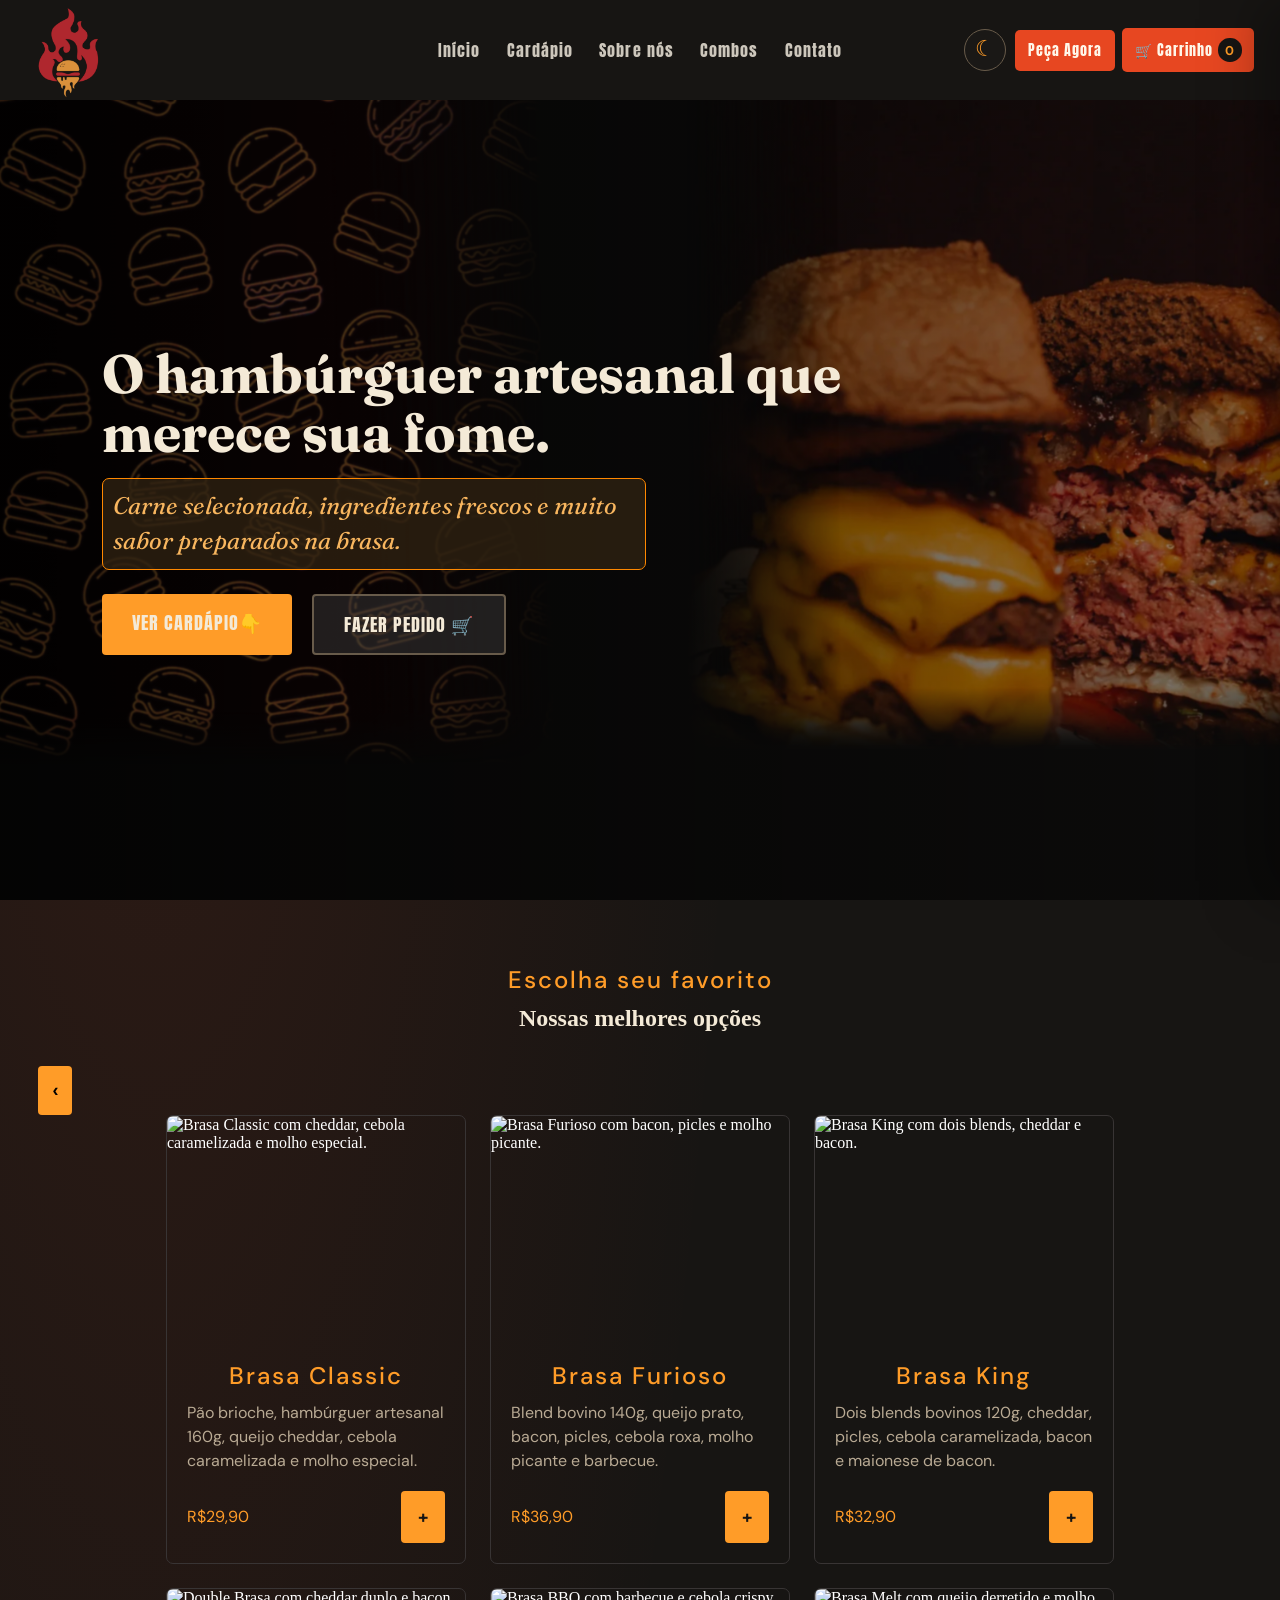
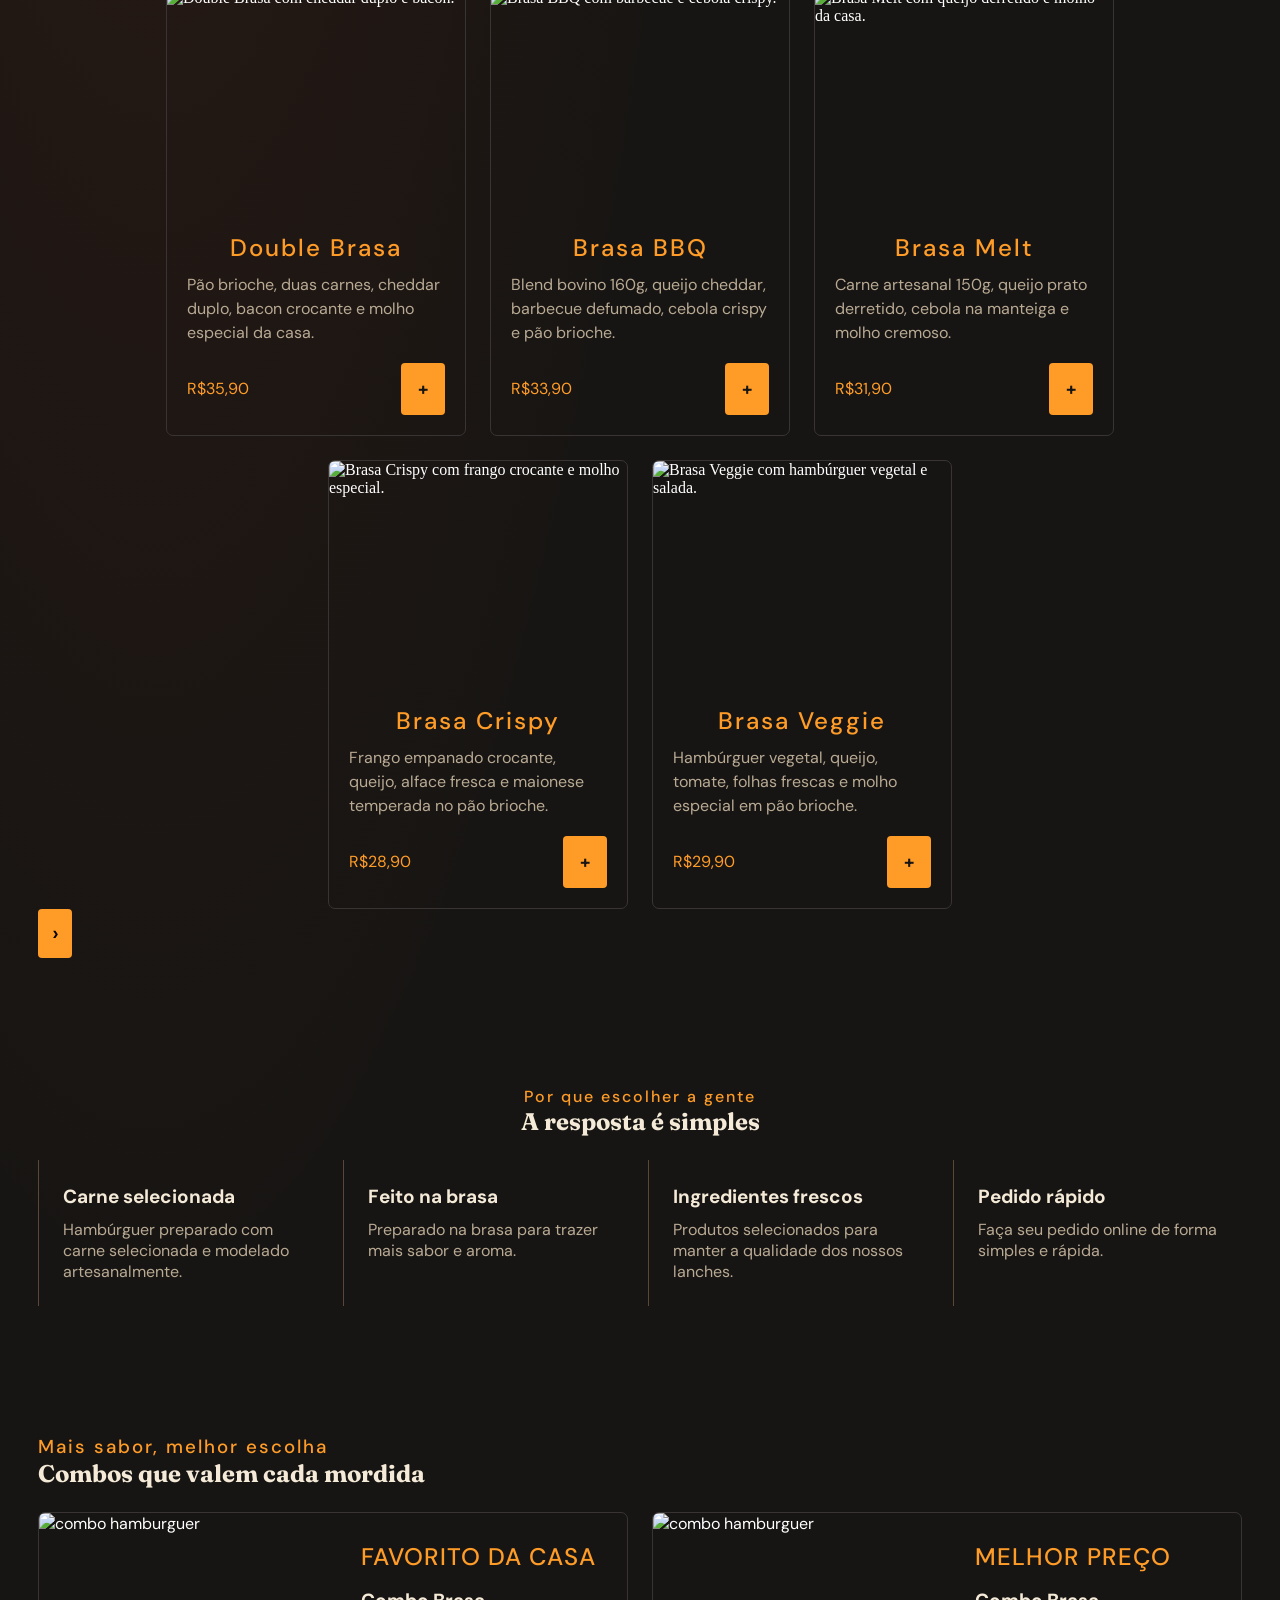
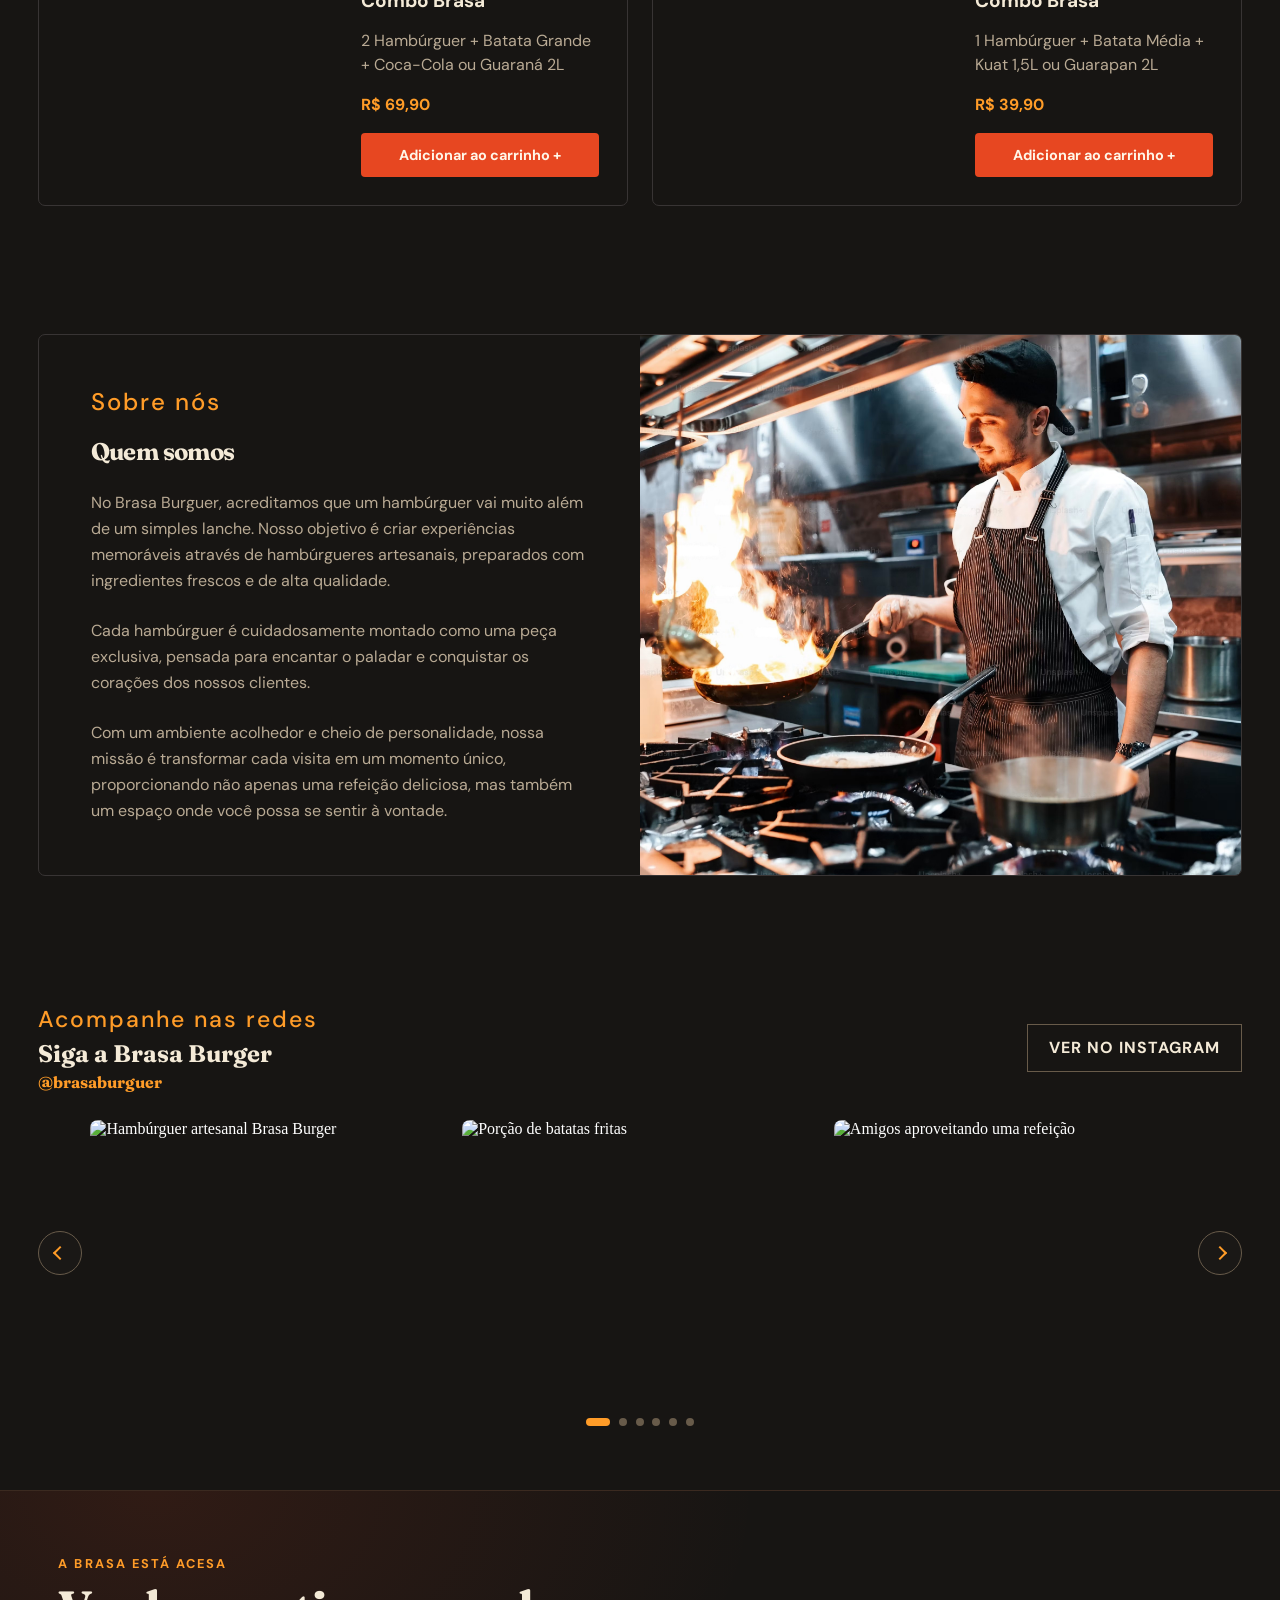
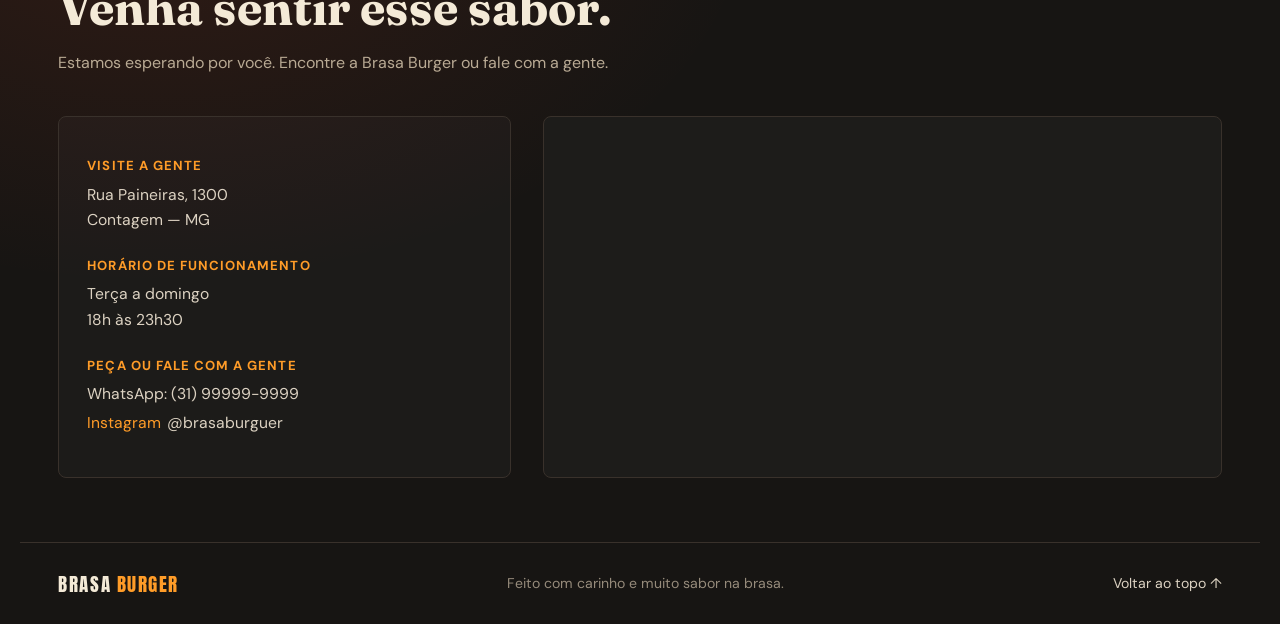
==== index.html @ ec864d6f "Adiciona hambúrgueres e estrutura de carrossel no cardápio" ====
<!DOCTYPE html>
<html lang="pt-BR">
<head>
    <meta charset="UTF-8">
    <meta name="viewport" content="width=device-width, initial-scale=1.0">
    <title>Brasa Burguer</title>
    <link rel="stylesheet" href="brasa.css">
    <link rel="preconnect" href="https://fonts.googleapis.com">
    <link rel="preconnect" href="https://fonts.gstatic.com" crossorigin> 
    <link href="https://fonts.googleapis.com/css2?family=Anton&family=Averia+Serif+Libre:ital,wght@0,300;0,400;0,700;1,300;1,400;1,700&family=Huninn&display=swap" rel="stylesheet">
    <link href="https://fonts.googleapis.com/css2?family=Anton&family=Averia+Serif+Libre:ital,wght@0,300;0,400;0,700;1,300;1,400;1,700&family=Fraunces:ital,opsz,wght,WONK@0,9..144,100..900,0..1;1,9..144,100..900,0..1&family=Huninn&display=swap" rel="stylesheet">
    <link href="https://fonts.googleapis.com/css2?family=DM+Sans:wght@400;500;600;700&family=Fraunces:opsz,wght@9..144,700;9..144,800&display=swap" rel="stylesheet">

    
</head>
<body>
    <header>
        <nav class="nave">
            <div class="logo">
                <a href="#"><img src="img/logo.WebP" alt="Logo Brasa Burguer"></a>
            </div>
            <ul class="list">
                <li><a href="#inicio">Início</a></li>
                <li><a href="#cardapio">Cardápio</a></li>
                <li><a href="#sobre-nos">Sobre nós</a></li>
                <li><a href="#combos">Combos</a></li>
                <li><a href="#contato">Contato</a></li>
            </ul>
            <div class="pedido">
                <button type="button" class="botao-tema" data-tema-toggle aria-label="Ativar modo claro" title="Ativar modo claro"><span data-tema-icone aria-hidden="true">☾</span></button>
                <a href="#cardapio">Peça Agora</a>
                <a href="#cardapio" class="abrir-carrinho" data-carrinho-abrir>🛒 Carrinho <span class="carrinho-contador" data-carrinho-contador>0</span></a>
            </div>
        </nav>
    </header>

    <main>
        <section id="inicio" class="main"> <!-- >>>>>>>>>>>>>>>IMAGEM<<<<<<<<<<<< nesse section-->
                 <!--caixa externa desse section-->
                <div>
                    <!--infos. pag. incial-->
                    <h2>
                        O hambúrguer artesanal que merece sua fome.
                    </h2>
                    <p>
                        Carne selecionada, ingredientes frescos e muito sabor preparados na brasa.
                    </p>
                    <div class="botao">
                        <a class="btn peca" href="#cardapio">
                                Ver cardápio👇
                        </a>
                        <a class="btn carrinho" href="#cardapio" data-carrinho-abrir>
                                Fazer pedido 🛒
                        </a>
                    </div>
                </div>
            
        </section>
        <section id="cardapio">
            <div class="titulos1">
                <h2>Escolha seu favorito</h2>
                <h1>Nossas melhores opções</h1>
            </div>

            <div class="cardapio-carrossel" data-cardapio-carrossel>
                <button class="cardapio-seta cardapio-anterior" type="button" data-cardapio-anterior aria-label="Ver hambúrgueres anteriores">‹</button>
                <div class="div-card" data-cardapio-trilho>
                    <article class="ind-card">
                        <img src="https://images.pexels.com/photos/1556688/pexels-photo-1556688.jpeg?auto=compress&cs=tinysrgb&w=800" alt="Brasa Classic com cheddar, cebola caramelizada e molho especial." loading="lazy">
                        <div class="conteudocard um">
                            <h2>Brasa Classic</h2>
                            <p>Pão brioche, hambúrguer artesanal 160g, queijo cheddar, cebola caramelizada e molho especial.</p>
                            <div class="addburguer"><p>R$29,90</p><button class="adicionar-pedido" type="button" data-carrinho-adicionar data-produto="Brasa Classic" data-preco="29.90" data-imagem="https://images.pexels.com/photos/1556688/pexels-photo-1556688.jpeg?auto=compress&cs=tinysrgb&w=800" aria-label="Adicionar Brasa Classic ao carrinho">+</button></div>
                        </div>
                    </article>
                    <article class="ind-card">
                        <img src="https://images.pexels.com/photos/2983101/pexels-photo-2983101.jpeg?auto=compress&cs=tinysrgb&w=800" alt="Brasa Furioso com bacon, picles e molho picante." loading="lazy">
                        <div class="conteudocard dois">
                            <h2>Brasa Furioso</h2>
                            <p>Blend bovino 140g, queijo prato, bacon, picles, cebola roxa, molho picante e barbecue.</p>
                            <div class="addburguer"><p>R$36,90</p><button class="adicionar-pedido" type="button" data-carrinho-adicionar data-produto="Brasa Furioso" data-preco="36.90" data-imagem="https://images.pexels.com/photos/2983101/pexels-photo-2983101.jpeg?auto=compress&cs=tinysrgb&w=800" aria-label="Adicionar Brasa Furioso ao carrinho">+</button></div>
                        </div>
                    </article>
                    <article class="ind-card">
                        <img src="https://images.pexels.com/photos/3616956/pexels-photo-3616956.jpeg?auto=compress&cs=tinysrgb&w=800" alt="Brasa King com dois blends, cheddar e bacon." loading="lazy">
                        <div class="conteudocard tres">
                            <h2>Brasa King</h2>
                            <p>Dois blends bovinos 120g, cheddar, picles, cebola caramelizada, bacon e maionese de bacon.</p>
                            <div class="addburguer"><p>R$32,90</p><button class="adicionar-pedido" type="button" data-carrinho-adicionar data-produto="Brasa King" data-preco="32.90" data-imagem="https://images.pexels.com/photos/3616956/pexels-photo-3616956.jpeg?auto=compress&cs=tinysrgb&w=800" aria-label="Adicionar Brasa King ao carrinho">+</button></div>
                        </div>
                    </article>
                    <article class="ind-card">
                        <img src="https://images.pexels.com/photos/1199957/pexels-photo-1199957.jpeg?auto=compress&cs=tinysrgb&w=800" alt="Double Brasa com cheddar duplo e bacon." loading="lazy">
                        <div class="conteudocard quatro">
                            <h2>Double Brasa</h2>
                            <p>Pão brioche, duas carnes, cheddar duplo, bacon crocante e molho especial da casa.</p>
                            <div class="addburguer"><p>R$35,90</p><button class="adicionar-pedido" type="button" data-carrinho-adicionar data-produto="Double Brasa" data-preco="35.90" data-imagem="https://images.pexels.com/photos/1199957/pexels-photo-1199957.jpeg?auto=compress&cs=tinysrgb&w=800" aria-label="Adicionar Double Brasa ao carrinho">+</button></div>
                        </div>
                    </article>
                    <article class="ind-card">
                        <img src="https://images.pexels.com/photos/1639557/pexels-photo-1639557.jpeg?auto=compress&cs=tinysrgb&w=800" alt="Brasa BBQ com barbecue e cebola crispy." loading="lazy">
                        <div class="conteudocard">
                            <h2>Brasa BBQ</h2>
                            <p>Blend bovino 160g, queijo cheddar, barbecue defumado, cebola crispy e pão brioche.</p>
                            <div class="addburguer"><p>R$33,90</p><button class="adicionar-pedido" type="button" data-carrinho-adicionar data-produto="Brasa BBQ" data-preco="33.90" data-imagem="https://images.pexels.com/photos/1639557/pexels-photo-1639557.jpeg?auto=compress&cs=tinysrgb&w=800" aria-label="Adicionar Brasa BBQ ao carrinho">+</button></div>
                        </div>
                    </article>
                    <article class="ind-card">
                        <img src="https://images.pexels.com/photos/1633578/pexels-photo-1633578.jpeg?auto=compress&cs=tinysrgb&w=800" alt="Brasa Melt com queijo derretido e molho da casa." loading="lazy">
                        <div class="conteudocard">
                            <h2>Brasa Melt</h2>
                            <p>Carne artesanal 150g, queijo prato derretido, cebola na manteiga e molho cremoso.</p>
                            <div class="addburguer"><p>R$31,90</p><button class="adicionar-pedido" type="button" data-carrinho-adicionar data-produto="Brasa Melt" data-preco="31.90" data-imagem="https://images.pexels.com/photos/1633578/pexels-photo-1633578.jpeg?auto=compress&cs=tinysrgb&w=800" aria-label="Adicionar Brasa Melt ao carrinho">+</button></div>
                        </div>
                    </article>
                    <article class="ind-card">
                        <img src="https://images.pexels.com/photos/1556909/pexels-photo-1556909.jpeg?auto=compress&cs=tinysrgb&w=800" alt="Brasa Crispy com frango crocante e molho especial." loading="lazy">
                        <div class="conteudocard">
                            <h2>Brasa Crispy</h2>
                            <p>Frango empanado crocante, queijo, alface fresca e maionese temperada no pão brioche.</p>
                            <div class="addburguer"><p>R$28,90</p><button class="adicionar-pedido" type="button" data-carrinho-adicionar data-produto="Brasa Crispy" data-preco="28.90" data-imagem="https://images.pexels.com/photos/1556909/pexels-photo-1556909.jpeg?auto=compress&cs=tinysrgb&w=800" aria-label="Adicionar Brasa Crispy ao carrinho">+</button></div>
                        </div>
                    </article>
                    <article class="ind-card">
                        <img src="https://images.pexels.com/photos/1556688/pexels-photo-1556688.jpeg?auto=compress&cs=tinysrgb&w=800" alt="Brasa Veggie com hambúrguer vegetal e salada." loading="lazy">
                        <div class="conteudocard">
                            <h2>Brasa Veggie</h2>
                            <p>Hambúrguer vegetal, queijo, tomate, folhas frescas e molho especial em pão brioche.</p>
                            <div class="addburguer"><p>R$29,90</p><button class="adicionar-pedido" type="button" data-carrinho-adicionar data-produto="Brasa Veggie" data-preco="29.90" data-imagem="https://images.pexels.com/photos/1556688/pexels-photo-1556688.jpeg?auto=compress&cs=tinysrgb&w=800" aria-label="Adicionar Brasa Veggie ao carrinho">+</button></div>
                        </div>
                    </article>
                </div>
                <button class="cardapio-seta cardapio-proxima" type="button" data-cardapio-proxima aria-label="Ver próximos hambúrgueres">›</button>
            </div>
            <div class="cardapio-paginacao" data-cardapio-paginacao aria-label="Paginação do cardápio"></div>
        </section>

        <section class="diferenciais"> <!--section do "Por que Brasa Burger?"-->
            <div>
                <div class="titulos2">
                    <p> Por que escolher a gente </p>
                    <h2>A resposta é simples</h2>
                </div>  
                <div class="section2">
                    <article class="carddoS2"> 
                        <h3>Carne selecionada</h3>
                        <p>Hambúrguer preparado com carne selecionada e modelado artesanalmente.</p>
                    </article>
                    <article class="carddoS2"> 
                        <h3>Feito na brasa</h3>
                        <p>Preparado na brasa para trazer mais sabor e aroma.</p>
                    </article >
                    <article class="carddoS2"> 
                        <h3>Ingredientes frescos</h3>
                        <p>Produtos selecionados para manter a qualidade dos nossos lanches.</p>
                    </article>
                    <article class="carddoS2">
                        <h3>Pedido rápido</h3>
                        <p>Faça seu pedido online de forma simples e rápida.</p>
                    </article>
                </div>
            </div>
        </section>

        <section id="combos" class="section3"> <!--melhores opçoes"-->
            <div class="titulos3">
                <h3>Mais sabor, melhor escolha</h3>
                <h1>Combos que valem cada mordida</h1>
            </div>

            <div class="combos">
                <article class="combo"> <!-- melhores hamburguers ou combo -->
                    <img src="https://images.pexels.com/photos/2271107/pexels-photo-2271107.jpeg?auto=compress&cs=tinysrgb&w=800" alt="combo hamburguer">
                    <div class="cardconteudo">
                        <h2>FAVORITO DA CASA</h2>
                        <h3>Combo Brasa</h3>
                        <p class="burguer"> 2 Hambúrguer + Batata Grande + Coca-Cola ou Guaraná 2L </p>
                        <p class="ppreço">R$ 69,90</p><button class="adicionar-pedido adicionar-combo" type="button" data-carrinho-adicionar data-produto="Combo Brasa Família" data-preco="69.90" data-imagem="https://images.pexels.com/photos/2271107/pexels-photo-2271107.jpeg?auto=compress&amp;cs=tinysrgb&amp;w=800">Adicionar ao carrinho +</button>
                    </div>
                </article>

                <article class="combo"> <!-- melhores hamburguers ou combo -->
                    <img src="https://images.pexels.com/photos/3219547/pexels-photo-3219547.jpeg?auto=compress&cs=tinysrgb&w=800" alt="combo hamburguer">
                    <div class="cardconteudo">
                        <h2>MELHOR PREÇO</h2>
                        <h3>Combo Brasa</h3>
                        <p class="burguer">1 Hambúrguer + Batata Média + Kuat 1,5L ou Guarapan 2L</p>
                        <p class="ppreço">R$ 39,90</p><button class="adicionar-pedido adicionar-combo" type="button" data-carrinho-adicionar data-produto="Combo Brasa Econômico" data-preco="39.90" data-imagem="https://images.pexels.com/photos/3219547/pexels-photo-3219547.jpeg?auto=compress&amp;cs=tinysrgb&amp;w=800">Adicionar ao carrinho +</button>
                    </div>
                </article>
                
            </div>
        </section> 

        <section id="sobre-nos" class="section4"> <!-- Nossa história (gpt/canvaIA) ou quem somos(atelie burguer) -->
            <div class="divsection4">
                <div class="historia">
                    <h2>Sobre nós</h2>
                    <h1>Quem somos</h1>
                    <p>No Brasa Burguer, acreditamos que um hambúrguer vai muito além de um simples lanche. Nosso objetivo é criar experiências memoráveis através de hambúrgueres artesanais, preparados com ingredientes frescos e de alta qualidade.</p>
                    <p>Cada hambúrguer é cuidadosamente montado como uma peça exclusiva, pensada para encantar o paladar e conquistar os corações dos nossos clientes.</p>
                    <p>Com um ambiente acolhedor e cheio de personalidade, nossa missão é transformar cada visita em um momento único, proporcionando não apenas uma refeição deliciosa, mas também um espaço onde você possa se sentir à vontade.</p>
                </div>
                <div class="cozinheiro">
                    <img src="img/cozinheiro.WebP" alt="cozinheiro cozinhando" loading="lazy">
                </div>
            </div>
        </section>

        <section class="section5"> <!--galeria de fotos e feedback(Acompanhe a brasa/btn. ver no instagram)--> 
            <div class="feedback"> 
                <div class="divfeedback">
                    <h1>Acompanhe nas redes</h1> 
                    <h2>Siga a Brasa Burger</h2>
                    <p>@brasaburguer</p>     
                </div>                     
                        <a href="https://www.instagram.com/brasaburguer/" target="_blank" rel="noopener noreferrer">VER NO INSTAGRAM</a>      
                  
            </div>
            <div class="galeria-carrossel" data-galeria-carrossel>
                <button class="galeria-seta galeria-anterior" type="button" data-galeria-anterior aria-label="Ver imagens anteriores"></button>
                <div class="fotos" data-galeria-trilho>
                    <img src="https://images.pexels.com/photos/1199957/pexels-photo-1199957.jpeg?auto=compress&cs=tinysrgb&w=800" alt="Hambúrguer artesanal Brasa Burger" loading="lazy">
                    <img src="https://images.pexels.com/photos/1583884/pexels-photo-1583884.jpeg?auto=compress&cs=tinysrgb&w=800" alt="Porção de batatas fritas" loading="lazy">
                    <img src="https://images.pexels.com/photos/1269025/pexels-photo-1269025.jpeg?auto=compress&cs=tinysrgb&w=800" alt="Amigos aproveitando uma refeição" loading="lazy">
                    <img src="https://images.pexels.com/photos/14935009/pexels-photo-14935009.jpeg?auto=compress&cs=tinysrgb&w=800" alt="Camadas de um hambúrguer artesanal" loading="lazy">
                    <img src="https://images.pexels.com/photos/2491273/pexels-photo-2491273.jpeg?auto=compress&cs=tinysrgb&w=800" alt="Carne sendo preparada na brasa" loading="lazy">
                    <img src="https://images.pexels.com/photos/2983100/pexels-photo-2983100.jpeg?auto=compress&cs=tinysrgb&w=800" alt="Bebida gelada para acompanhar o hambúrguer" loading="lazy">
                </div>
                <button class="galeria-seta galeria-proxima" type="button" data-galeria-proxima aria-label="Ver próximas imagens"></button>
                <div class="galeria-paginacao" data-galeria-paginacao aria-label="Selecionar imagem" role="group"></div>
            </div>
        </section>
    </main>

            <!--Contato-->
        <footer class="site-footer">
            <section id="contato" class="contato" aria-labelledby="contato-titulo">
                <div class="contato-cabecalho">
                    <p class="footer-eyebrow">A brasa está acesa</p>
                    <h2 id="contato-titulo">Venha sentir esse sabor.</h2>
                    <p>Estamos esperando por você. Encontre a Brasa Burger ou fale com a gente.</p>
                </div>
                <div class="divcontato">
                    <div class="endereço">
                        <div class="footer-info">
                            <h3>Visite a gente</h3>
                            <address>Rua Paineiras, 1300<br>Contagem — MG</address>
                        </div>
                        <div class="footer-info">
                            <h3>Horário de funcionamento</h3>
                            <p>Terça a domingo<br>18h às 23h30</p>
                        </div>
                        <div class="footer-info">
                            <h3>Peça ou fale com a gente</h3>
                            <p>WhatsApp: (31) 99999-9999</p>
                            <a class="footer-social" href="https://www.instagram.com/brasaburguer/" target="_blank" rel="noopener noreferrer">
                                Instagram <span>@brasaburguer</span>
                            </a>
                        </div>
                    </div>
                    <div class="mapa">
                        <iframe src="https://www.google.com/maps/embed?pb=!1m18!1m12!1m3!1d3750.679121218829!2d-44.041103713841416!3d-19.93792229071652!2m3!1f0!2f0!3f0!3m2!1i1024!2i768!4f13.1!3m3!1m2!1s0xa695ea5dd82e1d%3A0xca75cdd5bbcad1d6!2sSenac%20em%20Contagem!5e0!3m2!1spt-BR!2sbr!4v1790896279204!5m2!1spt-BR!2sbr" title="Localização da Brasa Burger no Google Maps" loading="lazy" referrerpolicy="strict-origin-when-cross-origin">
                        </iframe>
                    </div>
                </div>
            </section>
            <div class="footer-bottom">
                <a class="footer-brand" href="#inicio">BRASA <span>BURGER</span></a>
                <p>Feito com carinho e muito sabor na brasa.</p>
                <a class="footer-top" href="#inicio">Voltar ao topo ↑</a>
            </div>        
        </footer>
    <script src="carrinho.js" defer></script>
</body>
</html>
---- brasa.css ----
* {
    margin: 0;
    padding: 0;
    box-sizing: border-box;
}
html {
    scroll-behavior: smooth;
    scroll-padding-top: 100px;
}
body {
    --espaco-lateral: clamp(1rem, 3vw, 2.5rem);
    --espaco-secao: clamp(2rem, 5vw, 4.5rem);
    --cor-fundo-site: #171513;
    --brilho-brasa: radial-gradient(ellipse at 12% 0%, rgba(231, 71, 33, 0.12), transparent 38%);
    --fundo-site: var(--brilho-brasa), var(--cor-fundo-site);
    background: var(--fundo-site);
    color: white;
}
/* Inicio header */

header {
    position: sticky;
    top: 0;
    z-index: 9;
}

.nave {
    display: grid;
    grid-template-columns: minmax(0, 1fr) auto minmax(0, 1fr);
    align-items: center;
    width: 100%;
    min-height: 100px;
    padding: 0 clamp(16px, 2vw, 32px);
    gap: 16px;
    color: rgb(255, 247, 233);
    background-color: var(--cor-fundo-site);
}

.logo {
    justify-self: start;
    min-width: 0;
}
.logo a,
.logo img {
    display: block;
}
.logo img {
    height: 96px;
    width: auto;
    max-width: 100%;
}

.list {
    display: flex;
    align-items: center;
    justify-content: center;
    flex-wrap: nowrap;
    list-style: none;
    gap: clamp(12px, 1.6vw, 28px);
    margin: 0;
    padding: 0;
    min-width: 0;
}
.list a {
    display: block;
    text-decoration: none;
    font-family: "Anton", sans-serif;
    letter-spacing: clamp(.3px, .08vw, 1.5px);
    font-weight: lighter;
    color: rgba(255, 247, 233, 0.788);
    padding: 8px 3px;
    font-size: clamp(16px, 1.15vw, 20px);
    white-space: nowrap;
}
.list a:hover {
    color: rgb(255, 247, 233);
    transition: color 250ms ease;
}

.pedido {
    display: flex;
    align-items: center;
    justify-content: flex-end;
    justify-self: end;
    flex-wrap: nowrap;
    min-width: 0;
    gap: 7px;
}
.pedido a {
    text-decoration: none;
    background-color: rgb(231, 71, 33);
    font-family: "Anton", sans-serif;
    letter-spacing: clamp(.3px, .08vw, 1.5px);
    color: rgb(255, 247, 233);
    padding: 10px clamp(10px, 1vw, 16px);
    border-radius: 5px;
    display: inline-flex;
    align-items: center;
    justify-content: center;
    white-space: nowrap;
    font-size: clamp(14px, 1vw, 16px);
}
.pedido a:hover {
    transform: translateY(-3px);
    filter: brightness(1.1);
    transition: 0.25s ease;
}

/* Header em duas linhas para telas intermediárias */
@media (max-width: 1150px) {
    html {
        scroll-padding-top: 150px;
    }
    .nave {
        grid-template-columns: auto minmax(0, 1fr);
        grid-template-rows: auto auto;
        gap: 4px 16px;
        padding: 8px 16px 12px;
    }
    .logo {
        grid-column: 1;
        grid-row: 1;
    }
    .logo img {
        height: 64px;
    }
    .list {
        grid-column: 2;
        grid-row: 1;
        justify-content: center;
        flex-wrap: wrap;
        gap: 2px clamp(8px, 1.4vw, 16px);
    }
    .list a {
        font-size: clamp(14px, 1.8vw, 18px);
        letter-spacing: .4px;
        padding: 6px 2px;
    }
    .pedido {
        grid-column: 1 / -1;
        grid-row: 2;
        justify-self: center;
        justify-content: center;
        flex-wrap: wrap;
        gap: 8px;
    }
    .pedido a {
        padding: 8px 12px;
        font-size: 14px;
    }
}

/* Header compacto em celulares */
@media (max-width: 600px) {
    html {
        scroll-padding-top: 180px;
    }
    .nave {
        grid-template-columns: minmax(0, 1fr);
        grid-template-rows: auto auto auto;
        gap: 8px;
        padding: 8px 12px 12px;
    }
    .logo {
        grid-column: 1;
        grid-row: 1;
        justify-self: center;
    }
    .logo img {
        height: 58px;
    }
    .list {
        grid-column: 1;
        grid-row: 2;
        width: 100%;
        justify-content: center;
        flex-wrap: wrap;
        gap: 4px clamp(8px, 2.5vw, 14px);
    }
    .list a {
        font-size: clamp(13px, 3.5vw, 16px);
        letter-spacing: .3px;
        padding: 5px 2px;
    }
    .pedido {
        grid-column: 1;
        grid-row: 3;
        width: 100%;
        justify-self: center;
        justify-content: center;
        flex-wrap: wrap;
        gap: 8px;
    }
    .pedido a {
        padding: 8px 12px;
        font-size: 13px;
        letter-spacing: .4px;
    }
}

@media (max-width: 360px) {
    .nave {
        padding-inline: 8px;
    }
    .list {
        gap: 4px 8px;
    }
    .list a {
        font-size: 12px;
        letter-spacing: 0;
    }
    .pedido {
        gap: 5px;
    }
    .pedido a {
        padding: 7px 9px;
        font-size: 12px;
        letter-spacing: 0;
    }
    .botao-tema {
        flex-basis: 36px;
        width: 36px;
        height: 36px;
    }
}

/* fim header */

.main {
    min-height: calc(100vh - 100px);
    min-height: calc(100svh - 100px);
    background-color: #000;
    background-image: linear-gradient(90deg, rgb(0 0 0 / 78%), rgb(0 0 0 / 32%)), url(img/teste.WebP);
    background-position: center;
    background-repeat: no-repeat;
    background-size: cover;
    display: flex;
    align-items: center;    
    padding: var(--espaco-secao) clamp(1rem, 8vw, 9rem);
}
.main > div {
    width: min(100%, 48rem);
    font-family: "Fraunces", serif;
}
.main h2 {
    color: rgb(244, 234, 215);
    font-size: clamp(2rem, 5vw, 3.375rem);
    line-height: 1.08;
}
.main p {
    max-width: 34rem;
    font-size: clamp(1rem, 2.6vw, 1.5rem);
    line-height: 1.45;
    font-style: italic;
    color: #f8b65f;
    margin: 1rem 0 1.5rem;
    border: 1px solid rgb(255, 136, 0);
    border-radius:7px;
    background-color: #302211c4;
    padding: 10px;
}
.botao {
    display: flex;
    flex-wrap: wrap;
    gap: 20px;
}

.btn{
    text-decoration: none;
    padding: 15px 30px;
    border-radius: 4px;
    font-size: 18px;
    font-family: "Anton", sans-serif;
    letter-spacing: 1px;
    text-transform: uppercase;
    transition: 0.3s;
    display: inline-block;
}
.peca {
    background-color: rgb(255, 156, 40);
    color: rgb(244, 234, 215);
}

.carrinho {
    background-color:#4242426e;
    border: 2px solid #685b4a;
    color: rgb(244, 234, 215);
}
.btn:hover {
    transform: translateY(-5px);
    filter: brightness(1.1);
}
button {
    cursor: pointer;
    background-color: rgb(255, 156, 40);
    border: 0;
    padding: 14px;
    border-radius: 4px;
    font-size: 18px;
    font-weight: bold;
    transition: 0.9s;
}
a {
    text-decoration: none;
    color:#000
}
#cardapio,
.diferenciais,
.section3,
.section4,
.section5 {
    max-width: 1440px;
    margin-inline: auto;
    padding: var(--espaco-secao) var(--espaco-lateral);
}
.titulos1 {
    text-align: center;
    margin-bottom: 1.5rem;
}
.titulos1 h2{
    font-family:'DM Sans';
    font-style: normal;
    font-weight: 500;
    color: rgb(255, 156, 40);
    letter-spacing: 2px;
}
.titulos1 h1 {
    padding: 10px 0px;  
    color: rgb(244, 234, 215);
}
.div-card {
    display: flex;
    flex-wrap: wrap;
    justify-content: center;
    gap: 24px;
}
.ind-card {
    border: solid 1px rgb(56, 52, 52);
    width: min(300px, calc((100% - 24px) / 2));
    max-width: 100%;
    border-radius: 7px;
    display: flex;
    flex-direction: column;
    overflow: hidden;
}
.ind-card img {
    width: 100%;
    aspect-ratio: 4 / 3;
    display: block;
    object-fit: cover;
}   
.conteudocard {
    padding: clamp(1rem, 2.5vw, 1.25rem);
    display: flex;
    flex-direction: column;
    flex: 1;
}
.conteudocard h2 {
    font-family:'DM Sans';
    font-style: normal;
    font-weight: 500;
    color: rgb(255, 156, 40);
    letter-spacing: 2px;
    text-align: center;
}
.conteudocard p {
    font-size: 16px;
    color: #b9aa94;
    line-height: 1.5;
    font-family:'DM Sans';
    margin: 0.625rem 0;
}
.addburguer {
    display: flex;
    align-items: center;
    justify-content: space-between;
    flex-wrap: wrap;
    gap: 0.5rem;
    margin-top: auto;
    padding-top: 0.5rem;
}
.addburguer p{
    color: rgb(255, 156, 40)
}
.adicionar-pedido {
    display: grid;
    place-items: center;
    min-width: 44px;
    min-height: 44px;
    border-radius: 4px;
    background-color: rgb(255, 156, 40);
    font: bold 1.125rem 'DM Sans', sans-serif;
}
.adicionar-pedido:hover {
    filter: brightness(1.1);
}

/* fim main */

.titulos2 {
    text-align: center;
    margin-bottom: 1.5rem;
}
.titulos2 h2 {
    font-family: "Fraunces", serif;
    color: rgb(244, 234, 215);
}
.titulos2 p{
    font-family:'DM Sans';
    font-style: normal;
    font-weight: 500;
    color: rgb(255, 156, 40);
    letter-spacing: 2px;
}
.section2 {
    display: grid;
    grid-template-columns: repeat(4, minmax(0, 1fr));
    gap: 1rem;
    font-family:'DM Sans';   
 }
.carddoS2 {
    border-left: solid 1px #59483a;
    padding: clamp(0.875rem, 2vw, 1.5rem);
}
.carddoS2 h3 {
    font-size: 1.1875rem;
    font-weight: 700;
    color: rgb(244, 234, 215);
}
.carddoS2 p {
    margin-top: 10px;
    color: rgb(185, 170, 148);
    font-weight: 400;
}
/*combo*/
.titulos3 {
    margin-bottom: 1.5rem;
}
.titulos3 h1{
    font-family: "Fraunces", serif;
    color: rgb(244, 234, 215);
}
.titulos3 h3{
    font-family:'DM Sans';
    font-style: normal;
    font-weight: 500;
    color: rgb(255, 156, 40);
    letter-spacing: 2px;
}
.combos {
    display: grid;
    grid-template-columns: repeat(2, minmax(0, 1fr));
    gap: 1.5rem;
    font-family:'DM Sans';
    
}
.combo {
    border: solid 1px rgb(56, 52, 52);
    border-radius: 7px;
    display: grid;
    grid-template-columns: repeat(2, minmax(0, 1fr));
    overflow: hidden;
}
.combo img {
    display: block;
    width: 100%;
    height: 100%;
    aspect-ratio: 4 / 3;
    object-fit: cover;
}
.cardconteudo {
    padding: clamp(1rem, 2.5vw, 1.75rem);
}
.cardconteudo h2 {
    font-style: normal;
    font-weight: 500;
    color: rgb(255, 156, 40);
    letter-spacing: 1px;
}
.cardconteudo h3 {
    color: rgb(244, 234, 215);
    font-size: 1.1875rem;
    font-weight: 700;
    margin-top: 1rem;
}
.cardconteudo p {
    margin-top: 1rem;
    line-height: 1.5;
}
.burguer {
    color: rgb(185, 170, 148);
    font-weight: 400;
}
.ppreço {
    color:rgb(255, 156, 40);
    font-weight: 700;
}

/*Sobre nos*/

.divsection4 {
    display: grid;
    grid-template-columns: repeat(2, minmax(0, 1fr));
    border: solid 1px rgb(56, 52, 52);
    border-radius: 7px;
    overflow: hidden;
}
.historia {
    display: flex;
    flex-direction: column;
    justify-content: center;
    padding: clamp(1.25rem, 4vw, 3.5rem);
}
.historia h1 {
    font-family: "Fraunces", serif;
    font-size: 1.5rem;
    font-weight: 700;
    color: rgb(244, 234, 215);
    letter-spacing: -0.025em;
}
.historia h2{
    margin-bottom: 1.25rem;
    font-family:'DM Sans';
    font-style: normal;
    font-weight: 500;
    color: rgb(255, 156, 40);
    letter-spacing: 2px;
}
.historia p {
    line-height: 1.625;
    margin-top: 1.5rem;
    color: rgb(185, 170, 148);
    font-family:'DM Sans';
    font-weight: 400;
}
.cozinheiro {
    position: relative;
}
.cozinheiro img {
    display: block;
    position: absolute;
    inset: 0;
    width: 100%;
    height: 100%;
    object-fit: cover;
}

/*Feedback*/

.feedback {
    display: flex;
    justify-content: space-between;
    align-items: center;
    flex-wrap: wrap;
    gap: 1rem;
    margin-bottom: 1.5rem;
}
.divfeedback h1 {
    font-family:'DM Sans';
    font-size: 23px;
    font-weight: 500;
    color: rgb(255, 156, 40);
    letter-spacing: 2px;
    margin-bottom: 5px;
}
.divfeedback h2 {
    font-family: "Fraunces", serif;
    font-weight: 700;
    color: rgb(244, 234, 215);
}
.divfeedback p{
    font-family: "Fraunces", serif;
    font-weight: 700;
    color: rgb(255, 156, 40);
    margin-top: 4px;
}
.feedback a{
    text-decoration: none;
    font-family:'DM Sans';
    font-weight: 700;
    color: rgb(244, 234, 215);
    letter-spacing: 1px;
    border: 1px solid #685b4a;
    min-height: 48px;
    padding: 0 1.3rem;
    display: flex;
    align-items: center;
}
.fotos {
    display: grid;
    grid-template-columns: repeat(6, minmax(0, 1fr));
    gap: clamp(0.75rem, 2vw, 1.25rem);
}
.fotos img {
    display: block;
    width: 100%;
    aspect-ratio: 4 / 3;
    object-fit: cover;
    border-radius: 7px;
}

/*contato*/

.site-footer {
    background: var(--fundo-site);
    border-top: 1px solid #3b2a20;
}
.contato {
    max-width: 1240px;
    margin: 0 auto;
    padding: var(--espaco-secao) var(--espaco-lateral);
}
.contato-cabecalho {
    max-width: 650px;
    margin-bottom: 2.5rem;
}
.footer-eyebrow {
    color: rgb(255, 156, 40);
    font-family: 'DM Sans', sans-serif;
    font-size: 0.8rem;
    font-weight: 700;
    letter-spacing: 0.16em;
    text-transform: uppercase;
}
.contato-cabecalho h2 {
    margin-top: 0.65rem;
    color: rgb(244, 234, 215);
    font-family: "Fraunces", serif;
    font-size: clamp(2rem, 4vw, 3rem);
    line-height: 1.1;
}
.contato-cabecalho > p:last-child {
    margin-top: 0.85rem;
    color: rgb(185, 170, 148);
    font-family: 'DM Sans', sans-serif;
    line-height: 1.7;
}
.divcontato {
    display: grid;
    grid-template-columns: minmax(250px, 0.8fr) minmax(0, 1.2fr);
    gap: 2rem;
    align-items: stretch;
}
.endereço {
    display: grid;
    align-content: center;
    gap: 1.5rem;
    padding: 1.75rem;
    background-color: rgba(255, 255, 255, 0.025);
    border: 1px solid #39312b;
    border-radius: 8px;
}
.footer-info h3 {
    margin-bottom: 0.45rem;
    color: rgb(255, 156, 40);
    font-family: 'DM Sans', sans-serif;
    font-size: 0.82rem;
    font-weight: 700;
    letter-spacing: 0.08em;
    text-transform: uppercase;
}
.footer-info p,
.footer-info address,
.footer-social {
    color: rgb(220, 210, 194);
    font-family: 'DM Sans', sans-serif;
    font-size: 0.98rem;
    font-style: normal;
    line-height: 1.65;
}
.footer-social {
    display: inline-flex;
    gap: 0.35rem;
    margin-top: 0.2rem;
    color: rgb(255, 156, 40);
    transition: color 0.2s ease;
}
.footer-social span {
    color: rgb(220, 210, 194);
}
.footer-social:hover,
.footer-social:hover span {
    color: #fff;
}
.footer-social:focus-visible,
.footer-top:focus-visible,
.footer-brand:focus-visible {
    outline: 2px solid rgb(255, 156, 40);
    outline-offset: 4px;
}
.mapa {
    min-height: 360px;
    overflow: hidden;
    background-color: #1d1c1a;
    border: 1px solid #39312b;
    border-radius: 8px;
}
.mapa iframe {
    display: block;
    width: 100%;
    height: 100%;
    min-height: 360px;
    border: 0;
    filter: grayscale(0.8) contrast(0.95);
}
.footer-bottom {
    display: flex;
    max-width: 1240px;
    min-height: 82px;
    align-items: center;
    justify-content: space-between;
    gap: 1rem;
    margin: 0 auto;
    padding: 1.25rem var(--espaco-lateral);
    border-top: 1px solid #39312b;
    font-family: 'DM Sans', sans-serif;
}
.footer-brand {
    color: rgb(244, 234, 215);
    font-family: "Anton", sans-serif;
    font-size: 1.2rem;
    letter-spacing: 0.08em;
}
.footer-brand span {
    color: rgb(255, 156, 40);
}
.footer-bottom p {
    color: rgb(150, 139, 123);
    font-size: 0.88rem;
}
.footer-top {
    color: rgb(220, 210, 194);
    font-size: 0.88rem;
    transition: color 0.2s ease;
}
.footer-top:hover {
    color: rgb(255, 156, 40);
}


/*teste google ia*/

/* =========================================
   ESTILOS DA PÁGINA DE PAGAMENTO
   ========================================= */

.pagamento-section {
    padding: 6.5rem 1.5rem;
    display: flex;
    justify-content: center;
    background: var(--fundo-site);
}
.pagamento-container {
    width: 100%;
    max-width: 800px;
    background-color: #1a1816; /* Fundo levemente mais claro que o fundo principal para destacar o card */
    border: solid 1px rgb(56, 52, 52);
    border-radius: 7px;
    padding: 3rem 2rem;
}
.titulos-pagamento {
    text-align: center;
    margin-bottom: 2.5rem;
}
.titulos-pagamento h2 {
    font-family: 'DM Sans', sans-serif;
    font-weight: 500;
    color: rgb(255, 156, 40);
    letter-spacing: 2px;
    font-size: 16px;
    text-transform: uppercase;
}

.titulos-pagamento h1 {
    font-family: "Fraunces", serif;
    color: rgb(244, 234, 215);
    margin-top: 10px;
    font-size: 36px;
}

.form-pagamento fieldset {
    min-inline-size: 0;
    border: none;
    border-top: 1px dashed rgb(56, 52, 52);
    margin-bottom: 2rem;
    padding-top: 1.5rem;
}

.form-pagamento legend {
    font-family: "Fraunces", serif;
    color: rgb(244, 234, 215);
    font-size: 1.5rem;
    padding: 0 15px;
    margin-left: -15px;
}

.input-group {
    display: flex;
    flex-direction: column;
    margin-bottom: 1.25rem;
    width: 100%;
    min-width: 0;
}

.input-row {
    display: flex;
    gap: 1.5rem;
}

.input-row .input-group {
    flex: 1; /* Faz os inputs dividirem o espaço igualmente */
}

.form-pagamento label {
    font-family: 'DM Sans', sans-serif;
    color: rgb(185, 170, 148);
    font-size: 14px;
    margin-bottom: 6px;
}

.form-pagamento input[type="text"],
.form-pagamento input[type="email"],
.form-pagamento input[type="tel"] {
    width: 100%;
    min-width: 0;
    background-color: #11100f;
    border: 1px solid rgb(56, 52, 52);
    color: white;
    padding: 14px 15px;
    border-radius: 4px;
    font-family: 'DM Sans', sans-serif;
    font-size: 16px;
    outline: none;
    transition: 0.3s;
}

.form-pagamento input:focus {
    border-color: rgb(255, 156, 40); /* Borda laranja ao clicar */
    box-shadow: 0 0 5px rgba(255, 156, 40, 0.2);
}

.form-pagamento input::placeholder {
    color: #4a453f;
}

.radio-group {
    display: flex;
    gap: 1.5rem;
    margin-bottom: 2rem;
    flex-wrap: wrap;
}

.radio-label {
    display: flex;
    align-items: center;
    gap: 8px;
    font-family: 'DM Sans', sans-serif;
    color: rgb(244, 234, 215);
    cursor: pointer;
    font-size: 16px;
}

.radio-label input[type="radio"] {
    accent-color: rgb(231, 71, 33);
    width: 18px;
    height: 18px;
    cursor: pointer;
}

.btn-finalizar {
    width: 100%;
    background-color: rgb(231, 71, 33);
    color: rgb(255, 247, 233);
    border: none;
    padding: 18px;
    font-family: "Anton", sans-serif;
    font-size: clamp(1rem, 4.5vw, 1.375rem);
    letter-spacing: 2px;
    border-radius: 5px;
    cursor: pointer;
    text-transform: uppercase;
    transition: 0.3s;
    margin-top: 1rem;
}

.btn-finalizar:hover {
    background-color: rgb(255, 156, 40); /* Muda pro tom de laranja/amarelo */
    transform: translateY(-3px);
}

/* Tablets e celulares */
@media (max-width: 1000px) {
    .combo {
        grid-template-columns: minmax(0, 1fr);
    }
    .combo img {
        height: auto;
        aspect-ratio: 16 / 10;
    }
    .section2 {
        grid-template-columns: repeat(2, minmax(0, 1fr));
    }
    .fotos {
        grid-template-columns: repeat(3, minmax(0, 1fr));
    }
}

@media (max-width: 700px) {
    .titulos3 h3 {
        text-align: center;
    }
    .divsection4 h2,
    .divsection4 h1 {
        text-align: center;
    }
    .divsection4,
    .divcontato {
        grid-template-columns: minmax(0, 1fr);
    }
    .cozinheiro img {
        position: static;
        height: auto;
        aspect-ratio: 4 / 3;
    }
    .divcontato {
        gap: 1.25rem;
    }
    .endereço {
        gap: 1.25rem;
        padding: 1.5rem;
    }
    .mapa,
    .mapa iframe {
        min-height: 300px;
    }
    .footer-bottom {
        flex-wrap: wrap;
    }
    .footer-bottom p {
        order: 1;
        width: 100%;
    }
}

@media (max-width: 600px) {
    html {
        scroll-padding-top: 8.5rem;
    }
    .main {
        min-height: calc(100vh - 180px);
        min-height: calc(100svh - 180px);
        padding: clamp(3rem, 12vw, 5rem) var(--espaco-lateral);
        background-position: 65% center;
    }
    .botao {
        gap: 0.75rem;
    }
    .botao .btn {
        flex: 1 1 auto;
        display: flex;
        align-items: center;
        justify-content: center;
        min-height: 44px;
        padding: 0.625rem 0.75rem;
        font-size: 1rem;
        text-align: center;
    }
    .ind-card {
        width: 100%;
    }
    .conteudocard {
        text-align: center;
    }
    .combos,
    .fotos {
        grid-template-columns: minmax(0, 1fr);
    }
    .feedback {
        flex-direction: column;
        text-align: center;
    }
    .pagamento-section {
        padding: var(--espaco-secao) var(--espaco-lateral);
    }
    .pagamento-container {
        padding: 2rem var(--espaco-lateral);
    }
    .titulos-pagamento h1 {
        font-size: clamp(1.75rem, 6vw, 2.25rem);
    }
    .input-row {
        flex-direction: column;
        gap: 0;
    }
    .radio-group {
        flex-direction: column;
        gap: 1rem;
    }
}

@media (max-width: 480px) {
    .section2 {
        grid-template-columns: minmax(0, 1fr);
    }
}


/* =========================================
   CARRINHO LATERAL BRASA BURGER
   ========================================= */
.carrinho-contador {
    display: inline-grid;
    place-items: center;
    min-width: 1.45rem;
    height: 1.45rem;
    margin-left: .35rem;
    padding: 0 .25rem;
    border-radius: 50%;
    background: #171513;
    color: #ff9c28;
    font: 700 .8rem 'DM Sans', sans-serif;
}
.adicionar-pedido {
    color: #171513;
    border: 0;
    cursor: pointer;
}
.adicionar-combo {
    width: 100%;
    margin-top: 1rem;
    padding: .8rem 1rem;
    border-radius: 4px;
    background: #e74721;
    color: #fff7e9;
    font: 700 .9rem 'DM Sans', sans-serif;
    transition: filter .2s ease, transform .2s ease;
}
.adicionar-combo:hover { filter: brightness(1.1); transform: translateY(-2px); }
.carrinho-overlay {
    position: fixed;
    inset: 0;
    z-index: 1000;
    background: rgba(0,0,0,.68);
    opacity: 0;
    visibility: hidden;
    transition: opacity .25s ease, visibility .25s ease;
}
.carrinho-overlay.aberto { opacity: 1; visibility: visible; }
.carrinho-gaveta {
    position: fixed;
    z-index: 1001;
    top: 0;
    right: 0;
    width: min(460px, 100%);
    height: 100dvh;
    display: flex;
    flex-direction: column;
    background: #1b1917;
    border-left: 1px solid #3b3028;
    color: #f4ead7;
    box-shadow: -18px 0 55px rgba(0,0,0,.35);
    transform: translateX(100%);
    transition: transform .3s ease;
}
.carrinho-gaveta.aberto { transform: translateX(0); }
.carrinho-topo {
    display: flex;
    align-items: center;
    justify-content: space-between;
    gap: 1rem;
    padding: 1.35rem 1.5rem;
    border-bottom: 1px solid #39312b;
}
.carrinho-topo h2 {
    color: #f4ead7;
    font: 700 1.45rem 'Fraunces', serif;
}
.carrinho-topo p {
    margin-top: .3rem;
    color: #b9aa94;
    font: .85rem 'DM Sans', sans-serif;
}
.carrinho-fechar {
    width: 42px;
    height: 42px;
    padding: 0;
    background: transparent;
    color: #f4ead7;
    border: 1px solid #59483a;
    font: 1.7rem 'DM Sans', sans-serif;
}
.carrinho-itens {
    flex: 1;
    overflow-y: auto;
    padding: 1rem 1.25rem;
}
.carrinho-vazio {
    min-height: 100%;
    display: grid;
    align-content: center;
    justify-items: center;
    gap: .8rem;
    text-align: center;
    color: #b9aa94;
    font: 1rem 'DM Sans', sans-serif;
}
.carrinho-vazio strong {
    color: #f4ead7;
    font: 700 1.2rem 'Fraunces', serif;
}
.carrinho-item {
    display: grid;
    grid-template-columns: 76px minmax(0,1fr) auto;
    gap: .85rem;
    align-items: center;
    padding: 1rem 0;
    border-bottom: 1px solid #39312b;
}
.carrinho-item img {
    width: 76px;
    height: 76px;
    object-fit: cover;
    border-radius: 6px;
}
.carrinho-item-nome {
    color: #f4ead7;
    font: 600 .95rem 'DM Sans', sans-serif;
}
.carrinho-item-preco {
    margin-top: .35rem;
    color: #ff9c28;
    font: 700 .9rem 'DM Sans', sans-serif;
}
.carrinho-qtd {
    display: flex;
    align-items: center;
    gap: .65rem;
    margin-top: .65rem;
}
.carrinho-qtd button {
    width: 30px;
    height: 30px;
    padding: 0;
    background: #302820;
    color: #ff9c28;
    font: 700 1rem 'DM Sans', sans-serif;
}
.carrinho-qtd span {
    min-width: 1rem;
    text-align: center;
    color: #f4ead7;
    font: 600 .9rem 'DM Sans', sans-serif;
}
.carrinho-rodape {
    padding: 1.25rem 1.5rem calc(1.25rem + env(safe-area-inset-bottom));
    border-top: 1px solid #39312b;
    background: #171513;
}
.carrinho-subtotal {
    display: flex;
    justify-content: space-between;
    gap: 1rem;
    margin-bottom: 1rem;
    color: #b9aa94;
    font: 1rem 'DM Sans', sans-serif;
}
.carrinho-subtotal strong {
    color: #ff9c28;
    font-size: 1.15rem;
}
.carrinho-checkout {
    width: 100%;
    min-height: 52px;
    display: grid;
    place-items: center;
    border-radius: 5px;
    background: #e74721;
    color: #fff7e9;
    font: 700 1rem 'DM Sans', sans-serif;
    letter-spacing: .04em;
    text-transform: uppercase;
}
.carrinho-checkout:hover { background: #ff9c28; }
.carrinho-continuar {
    display: block;
    margin: .9rem auto 0;
    padding: .3rem;
    background: transparent;
    color: #b9aa94;
    font: .85rem 'DM Sans', sans-serif;
}
.carrinho-continuar:hover { color: #f4ead7; }
body.carrinho-travado { overflow: hidden; }
.resumo-carrinho-pagamento {
    margin-bottom: 2rem;
    padding: 1.25rem;
    border: 1px solid #39312b;
    border-radius: 7px;
    background: #171513;
    font-family: 'DM Sans', sans-serif;
}
.resumo-carrinho-pagamento h2 {
    margin-bottom: 1rem;
    color: #ff9c28;
    font: 700 1.25rem 'Fraunces', serif;
}
.resumo-carrinho-pagamento .resumo-linha {
    display: flex;
    justify-content: space-between;
    gap: 1rem;
    padding: .55rem 0;
    color: #b9aa94;
    border-bottom: 1px solid #302820;
}
.resumo-carrinho-pagamento .resumo-total {
    margin-top: .75rem;
    color: #ff9c28;
    font-weight: 700;
}
@media (prefers-reduced-motion: reduce) {
    .carrinho-overlay, .carrinho-gaveta { transition: none; }
}


/* Carrossel da galeria de fotos */
.galeria-carrossel {
    position: relative;
    width: 100%;
    max-width: 1240px;
    margin: 0 auto;
    padding: 0 3.25rem 2.2rem;
}
.galeria-carrossel .fotos {
    display: grid;
    grid-auto-flow: column;
    grid-auto-columns: calc((100% - 2 * 1rem) / 3);
    grid-template-columns: none;
    gap: 1rem;
    overflow-x: auto;
    overscroll-behavior-x: contain;
    scroll-snap-type: x mandatory;
    scroll-behavior: smooth;
    scrollbar-width: none;
    padding: .25rem 0;
}
.galeria-carrossel .fotos::-webkit-scrollbar { display: none; }
.galeria-carrossel .fotos img {
    width: 100%;
    aspect-ratio: 4 / 3;
    object-fit: cover;
    border-radius: 8px;
    scroll-snap-align: start;
    transition: transform .25s ease, filter .25s ease;
}
.galeria-carrossel .fotos img:hover {
    transform: translateY(-3px);
    filter: brightness(1.08);
}
.galeria-seta {
    position: absolute;
    z-index: 2;
    top: 0;
    bottom: 2.2rem;
    margin-block: auto;
    transform: none;
    width: 44px;
    height: 44px;
    display: grid;
    place-items: center;
    border: 1px solid #685b4a;
    border-radius: 50%;
    background: rgba(27,25,23,.94);
    color: #ff9c28;
    font-size: 0;
    line-height: 0;
    cursor: pointer;
    transition: background .2s ease, color .2s ease, border-color .2s ease;
}
.galeria-seta::before {
    content: "";
    width: 8px;
    height: 8px;
    border-top: 2px solid currentColor;
    border-right: 2px solid currentColor;
    transform: rotate(45deg);
}
.galeria-anterior::before {
    transform: rotate(-135deg);
}
.galeria-seta:hover {
    background: #e74721;
    color: #fff7e9;
    border-color: #e74721;
}
.galeria-anterior { left: 0; }
.galeria-proxima { right: 0; }
.galeria-paginacao {
    position: absolute;
    left: 50%;
    bottom: 0;
    transform: translateX(-50%);
    display: flex;
    justify-content: center;
    gap: .55rem;
}
.galeria-ponto {
    width: 8px;
    height: 8px;
    padding: 0;
    border: 0;
    border-radius: 99px;
    background: #685b4a;
    cursor: pointer;
    transition: width .2s ease, background .2s ease;
}
.galeria-ponto.ativo {
    width: 24px;
    background: #ff9c28;
}
@media (max-width: 900px) {
    .galeria-carrossel .fotos { grid-auto-columns: calc((100% - 1rem) / 2); }
}
@media (max-width: 560px) {
    .galeria-carrossel { padding: 0 2.4rem 2rem; }
    .galeria-carrossel .fotos { grid-auto-columns: 100%; gap: .75rem; }
    .galeria-seta { top: 0; bottom: 2rem; width: 36px; height: 36px; font-size: 1.7rem; }
    .galeria-anterior { left: 0; }
    .galeria-proxima { right: 0; }
}
@media (prefers-reduced-motion: reduce) {
    .galeria-carrossel .fotos { scroll-behavior: auto; }
    .galeria-carrossel .fotos img, .galeria-ponto, .galeria-seta { transition: none; }
}

/* =========================================
   TEMA CLARO / ESCURO
   ========================================= */
body {
    --cor-texto-principal: #f4ead7;
    --cor-texto-secundario: #b9aa94;
    --cor-superficie: #1b1917;
    --cor-superficie-elevada: #211e1b;
    --cor-borda: #39312b;
    --cor-controle: #302820;
}
body.tema-claro {
    --cor-fundo-site: #f4ead9;
    --brilho-brasa: radial-gradient(ellipse at 12% 0%, rgba(231, 71, 33, .07), transparent 38%);
    --fundo-site: var(--brilho-brasa), var(--cor-fundo-site);
    --cor-texto-principal: #29221b;
    --cor-texto-secundario: #756657;
    --cor-superficie: #fff9f0;
    --cor-superficie-elevada: #f0e3d1;
    --cor-borda: #e0d1be;
    --cor-controle: #ead9c4;
    color: var(--cor-texto-principal);
}
.botao-tema {
    display: inline-grid;
    place-items: center;
    flex: 0 0 42px;
    width: 42px;
    height: 42px;
    padding: 0;
    border: 1px solid #685b4a;
    border-radius: 50%;
    background: rgba(27,25,23,.94);
    color: #ff9c28;
    font: 1.35rem/1 'DM Sans', sans-serif;
    cursor: pointer;
    transition: background .2s ease, color .2s ease, border-color .2s ease, transform .2s ease;
}
.botao-tema:hover { transform: rotate(-8deg); }
body.tema-claro .botao-tema {
    background: #fff9f0;
    color: #e74721;
    border-color: #d8c5ad;
}
.pedido .botao-tema { margin-right: 2px; align-self: center; }
.pedido .botao-tema:hover { filter: brightness(1.08); }
.pedido .botao-tema span { display: block; line-height: 1; }
.pedido .botao-tema { padding: 0; }
.pedido .botao-tema:hover { background-color: #302820; }
body.tema-claro .pedido .botao-tema:hover { background-color: #f0e3d1; }

/* Superfícies e textos que acompanham o tema */
body.tema-claro .nave { color: #29221b; }
body.tema-claro .list a { color: #5e5143; }
body.tema-claro .list a:hover { color: #e74721; }
body.tema-claro .main {
    background-image: linear-gradient(90deg, rgb(25 18 12 / 68%), rgb(25 18 12 / 25%)), url(img/teste.WebP);
}
body.tema-claro .main h2 { color: #fff4df; }
body.tema-claro .main p { color: #ffe0a8; }
body.tema-claro .carrinho { background-color: #fff9f0; border-color: #d8c5ad; color: #29221b; }
body.tema-claro .titulos1 h1,
body.tema-claro .titulos2 h2,
body.tema-claro .titulos3 h1,
body.tema-claro .historia h1,
body.tema-claro .divfeedback h2,
body.tema-claro .contato-cabecalho h2 { color: #29221b; }
body.tema-claro .ind-card,
body.tema-claro .combo,
body.tema-claro .divsection4 { border-color: var(--cor-borda); background: var(--cor-superficie); }
body.tema-claro .conteudocard p,
body.tema-claro .carddoS2 p,
body.tema-claro .historia p,
body.tema-claro .contato-cabecalho > p:last-child { color: var(--cor-texto-secundario); }
body.tema-claro .carddoS2 { border-left-color: var(--cor-borda); }
body.tema-claro .carddoS2 h3,
body.tema-claro .cardconteudo h3 { color: #29221b; }
body.tema-claro .burguer { color: var(--cor-texto-secundario); }
body.tema-claro .feedback a { color: #29221b; border-color: #d8c5ad; }
body.tema-claro .site-footer { border-top-color: var(--cor-borda); }
body.tema-claro .endereço { background: rgba(255,255,255,.45); border-color: var(--cor-borda); }
body.tema-claro .footer-info p,
body.tema-claro .footer-info address,
body.tema-claro .footer-social span,
body.tema-claro .footer-top { color: #5e5143; }
body.tema-claro .footer-bottom { border-top-color: var(--cor-borda); }
body.tema-claro .footer-brand { color: #29221b; }
body.tema-claro .footer-bottom p { color: #756657; }
body.tema-claro .mapa { border-color: var(--cor-borda); }
body.tema-claro .pagamento-container { background: var(--cor-superficie); border-color: var(--cor-borda); }
body.tema-claro .titulos-pagamento h1,
body.tema-claro .form-pagamento legend,
body.tema-claro .radio-label { color: #29221b; }
body.tema-claro .form-pagamento label { color: #756657; }
body.tema-claro .form-pagamento input[type="text"],
body.tema-claro .form-pagamento input[type="email"],
body.tema-claro .form-pagamento input[type="tel"] {
    background: #fffdf8; border-color: #e0d1be; color: #29221b;
}
body.tema-claro .form-pagamento input::placeholder { color: #a99a87; }
body.tema-claro .form-pagamento fieldset { border-top-color: #e0d1be; }
body.tema-claro .resumo-carrinho-pagamento { background: #f8efe2; border-color: var(--cor-borda); }
body.tema-claro .resumo-carrinho-pagamento .resumo-linha { color: #756657; border-bottom-color: #e0d1be; }
body.tema-claro .carrinho-gaveta { background: #fff9f0; border-left-color: #e0d1be; color: #29221b; }
body.tema-claro .carrinho-topo,
body.tema-claro .carrinho-item,
body.tema-claro .carrinho-rodape { border-color: #e0d1be; }
body.tema-claro .carrinho-topo h2,
body.tema-claro .carrinho-vazio strong,
body.tema-claro .carrinho-item-nome,
body.tema-claro .carrinho-qtd span { color: #29221b; }
body.tema-claro .carrinho-topo p,
body.tema-claro .carrinho-vazio,
body.tema-claro .carrinho-subtotal,
body.tema-claro .carrinho-continuar { color: #756657; }
body.tema-claro .carrinho-fechar { color: #29221b; border-color: #d8c5ad; }
body.tema-claro .carrinho-qtd button { background: #f0e3d1; color: #e74721; }
body.tema-claro .carrinho-rodape { background: #f4ead9; }
body.tema-claro .carrinho-continuar:hover { color: #e74721; }
body.tema-claro .carrinho-contador { background: #fff9f0; color: #e74721; }
body.tema-claro .galeria-seta { background: rgba(255,249,240,.95); border-color: #d8c5ad; color: #e74721; }
body.tema-claro .galeria-seta:hover { background: #e74721; color: #fff9f0; border-color: #e74721; }
body.tema-claro .galeria-ponto { background: #c8b59f; }
body.tema-claro .galeria-ponto.ativo { background: #e74721; }
.pagamento-tema { display: flex; justify-content: flex-end; margin-bottom: 1rem; }
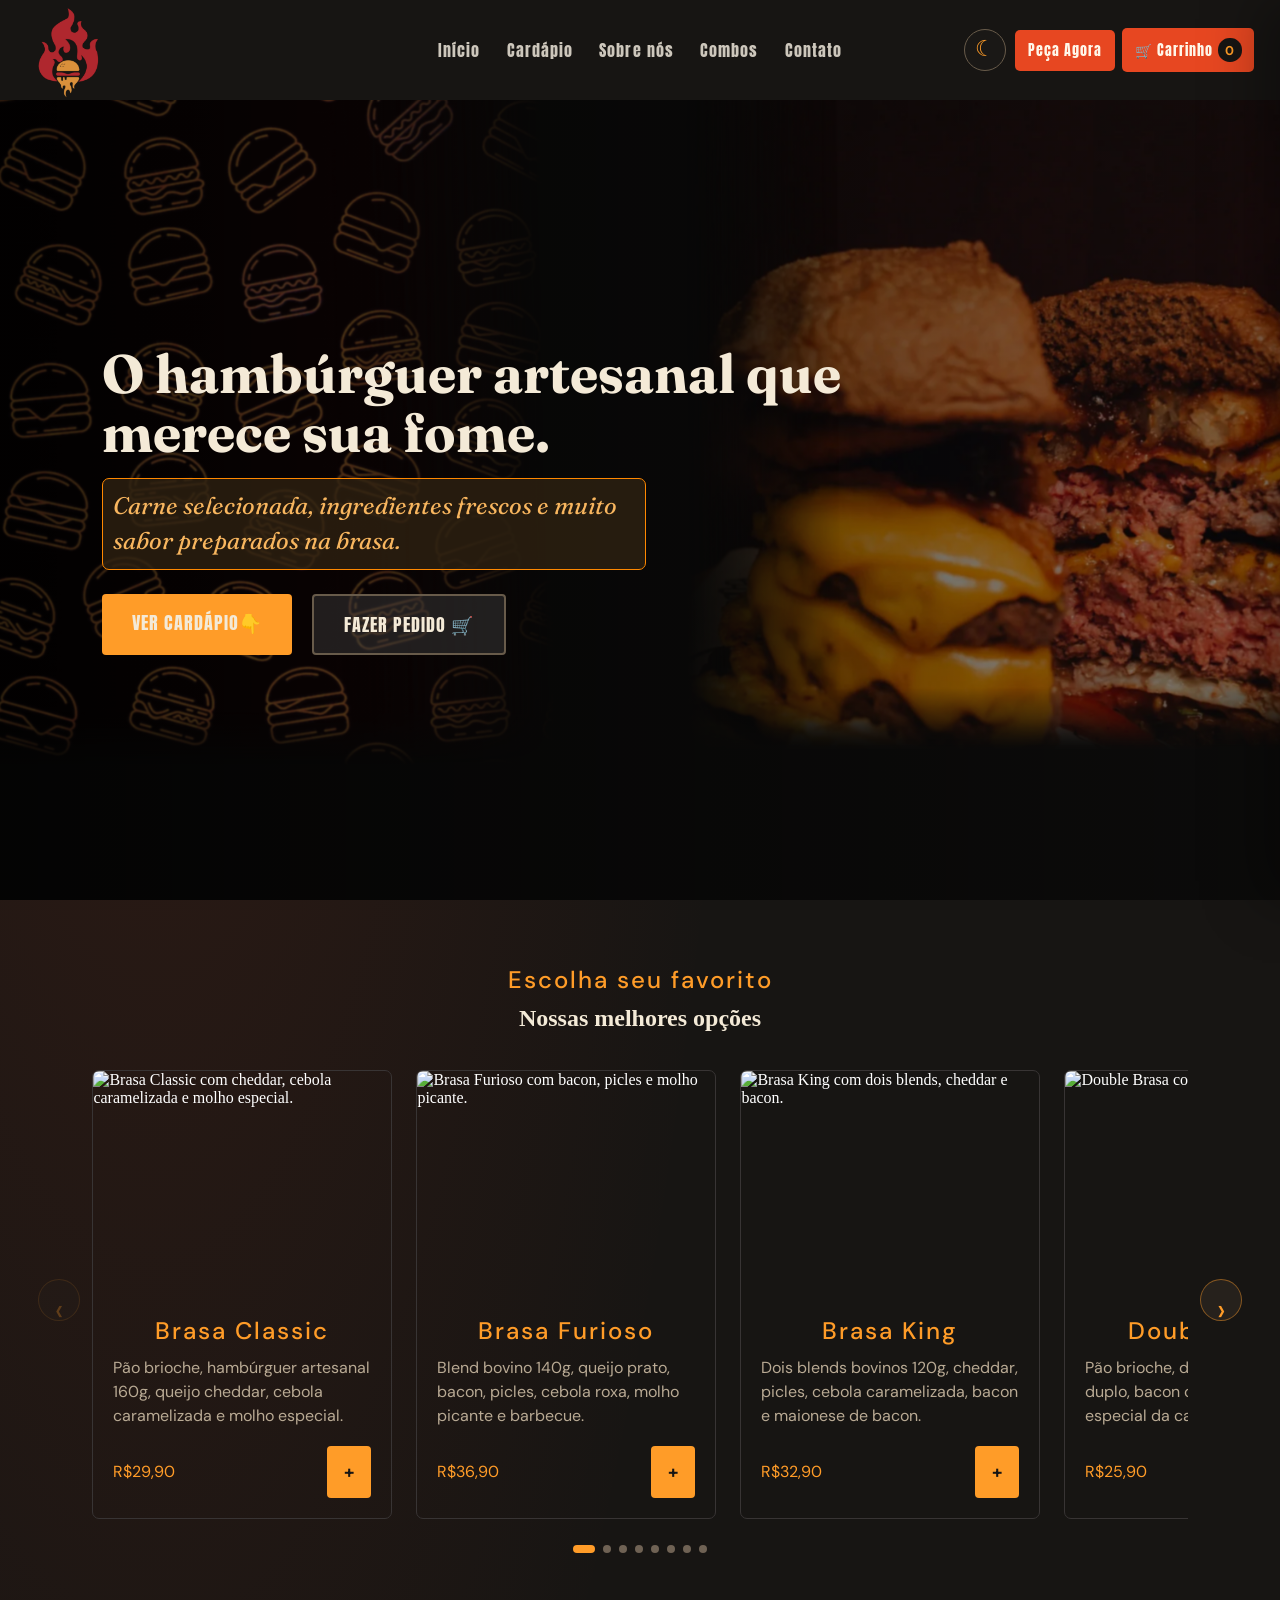
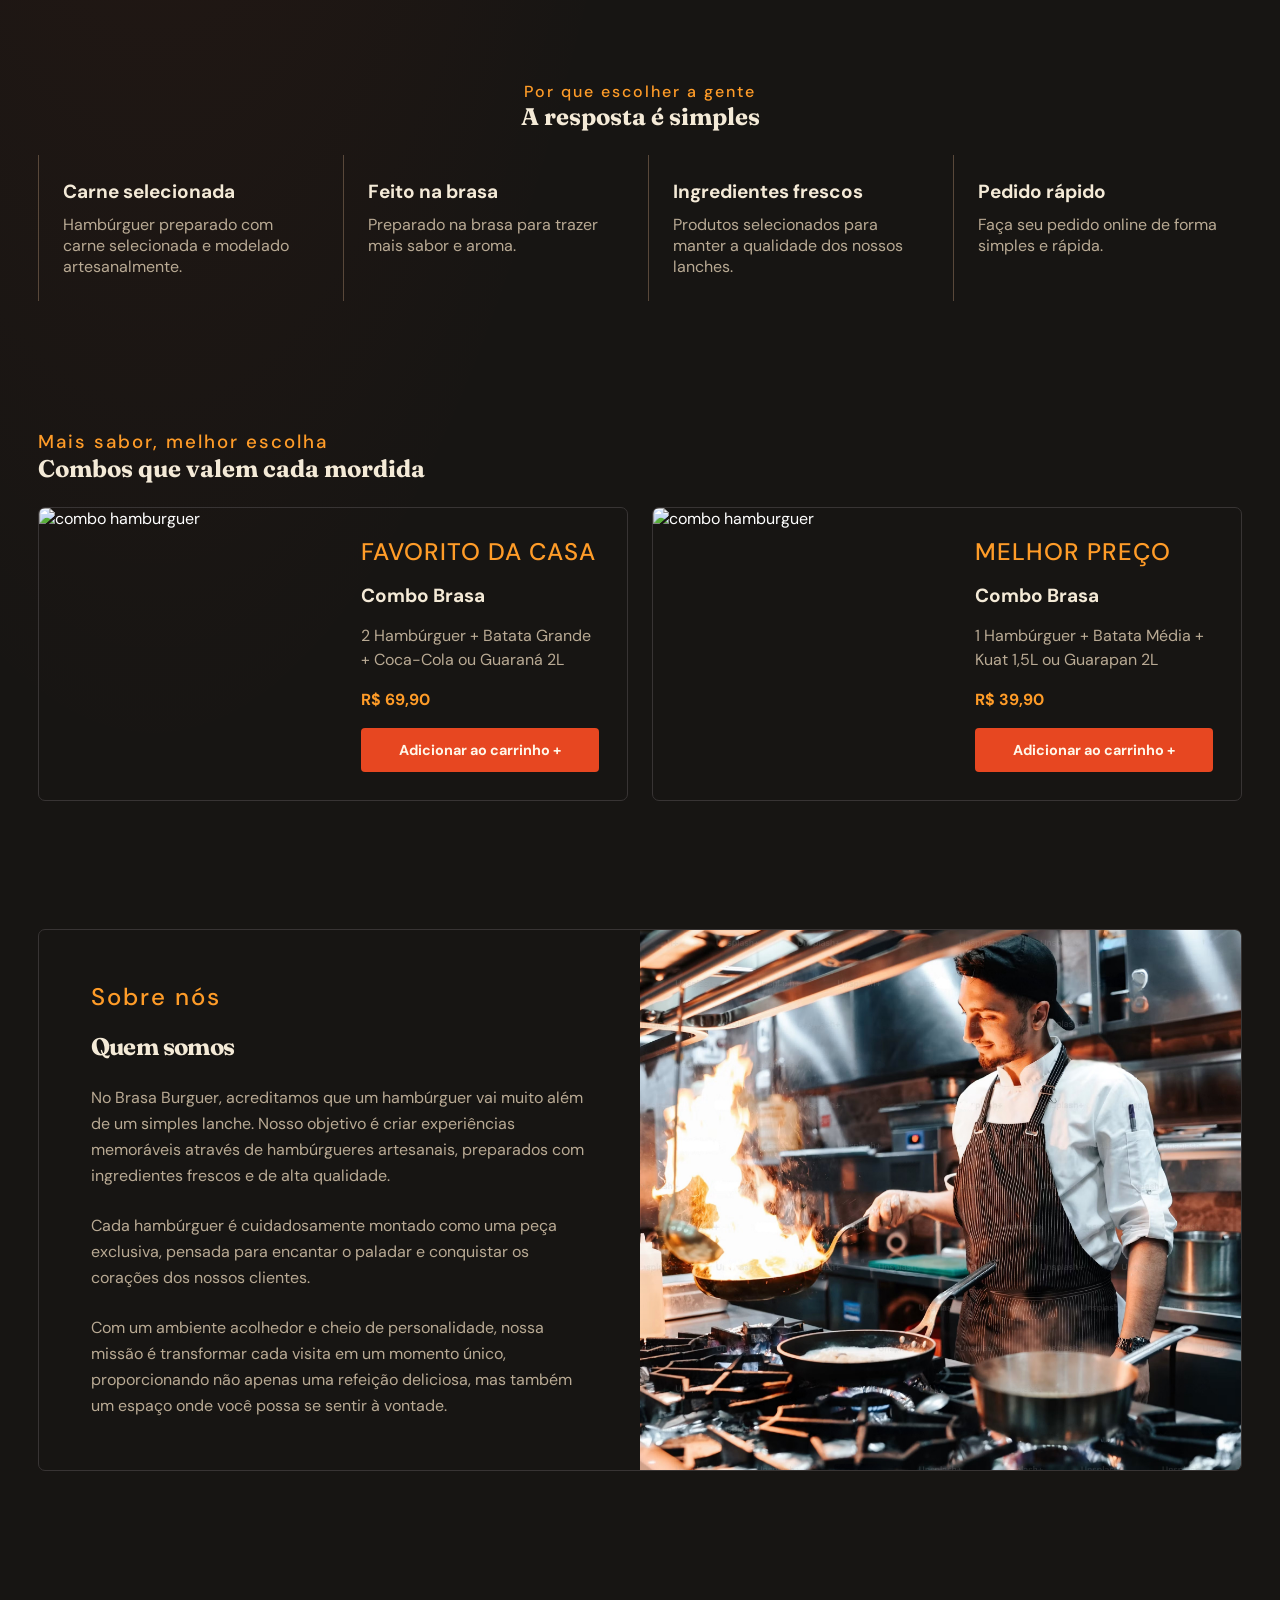
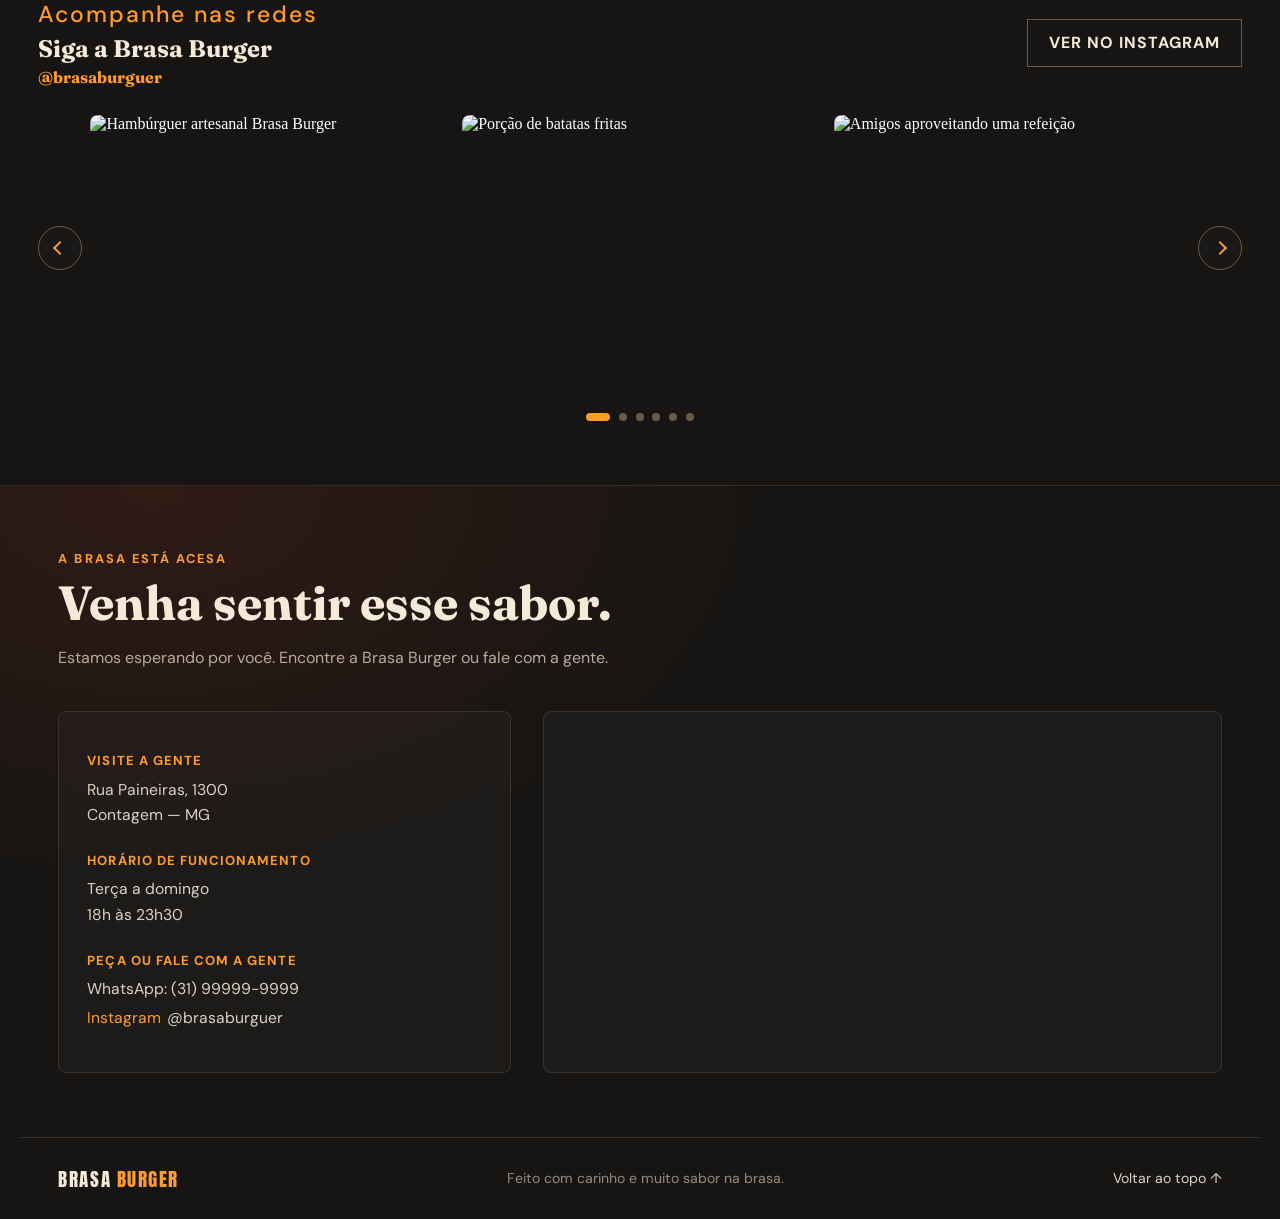
==== commit bca73316: "Preserva preço original do Double Brasa" ====
--- a/index.html
+++ b/index.html
@@ -94,7 +94,7 @@
                         <div class="conteudocard quatro">
                             <h2>Double Brasa</h2>
                             <p>Pão brioche, duas carnes, cheddar duplo, bacon crocante e molho especial da casa.</p>
-                            <div class="addburguer"><p>R$35,90</p><button class="adicionar-pedido" type="button" data-carrinho-adicionar data-produto="Double Brasa" data-preco="35.90" data-imagem="https://images.pexels.com/photos/1199957/pexels-photo-1199957.jpeg?auto=compress&cs=tinysrgb&w=800" aria-label="Adicionar Double Brasa ao carrinho">+</button></div>
+                            <div class="addburguer"><p>R$25,90</p><button class="adicionar-pedido" type="button" data-carrinho-adicionar data-produto="Double Brasa" data-preco="25.90" data-imagem="https://images.pexels.com/photos/1199957/pexels-photo-1199957.jpeg?auto=compress&cs=tinysrgb&w=800" aria-label="Adicionar Double Brasa ao carrinho">+</button></div>
                         </div>
                     </article>
                     <article class="ind-card">
--- a/brasa.css
+++ b/brasa.css
@@ -328,20 +328,91 @@
     padding: 10px 0px;  
     color: rgb(244, 234, 215);
 }
+/* Carrossel de hambúrgueres */
+.cardapio-carrossel {
+    position: relative;
+    display: flex;
+    align-items: center;
+    gap: 12px;
+    max-width: 1440px;
+    margin-inline: auto;
+}
+
 .div-card {
     display: flex;
-    flex-wrap: wrap;
-    justify-content: center;
+    flex-wrap: nowrap;
+    justify-content: flex-start;
     gap: 24px;
-}
+    width: 100%;
+    min-width: 0;
+    overflow-x: auto;
+    overflow-y: hidden;
+    padding: 4px 2px 16px;
+    scroll-snap-type: x mandatory;
+    scroll-behavior: smooth;
+    scrollbar-width: none;
+    overscroll-behavior-x: contain;
+}
+.div-card::-webkit-scrollbar {
+    display: none;
+}
+
 .ind-card {
     border: solid 1px rgb(56, 52, 52);
-    width: min(300px, calc((100% - 24px) / 2));
+    flex: 0 0 300px;
+    width: 300px;
     max-width: 100%;
     border-radius: 7px;
     display: flex;
     flex-direction: column;
     overflow: hidden;
+    scroll-snap-align: start;
+}
+
+.cardapio-seta {
+    display: grid;
+    place-items: center;
+    flex: 0 0 42px;
+    width: 42px;
+    height: 42px;
+    border: 1px solid rgba(255, 156, 40, .45);
+    border-radius: 50%;
+    background: #26211c;
+    color: #ff9c28;
+    font: 32px/1 "DM Sans", sans-serif;
+    cursor: pointer;
+    transition: background .2s ease, color .2s ease, opacity .2s ease;
+    z-index: 1;
+}
+.cardapio-seta:hover:not(:disabled) {
+    background: #e74721;
+    color: #fff7e9;
+}
+.cardapio-seta:disabled {
+    opacity: .28;
+    cursor: default;
+}
+.cardapio-paginacao {
+    display: flex;
+    justify-content: center;
+    align-items: center;
+    gap: 8px;
+    margin: 10px auto 0;
+}
+.cardapio-ponto {
+    width: 8px;
+    height: 8px;
+    padding: 0;
+    border: 0;
+    border-radius: 50%;
+    background: #6f6254;
+    cursor: pointer;
+    transition: width .2s ease, background .2s ease;
+}
+.cardapio-ponto.ativo {
+    width: 22px;
+    border-radius: 8px;
+    background: #ff9c28;
 }
 .ind-card img {
     width: 100%;
@@ -965,8 +1036,25 @@
         font-size: 1rem;
         text-align: center;
     }
+    .cardapio-carrossel {
+        gap: 6px;
+    }
+    .div-card {
+        gap: 14px;
+        padding-inline: 1px;
+    }
     .ind-card {
-        width: 100%;
+        flex-basis: min(82vw, 320px);
+        width: min(82vw, 320px);
+    }
+    .cardapio-seta {
+        flex-basis: 32px;
+        width: 32px;
+        height: 32px;
+        font-size: 26px;
+    }
+    .cardapio-paginacao {
+        gap: 6px;
     }
     .conteudocard {
         text-align: center;
@@ -1457,3 +1545,49 @@
 body.tema-claro .galeria-ponto { background: #c8b59f; }
 body.tema-claro .galeria-ponto.ativo { background: #e74721; }
 .pagamento-tema { display: flex; justify-content: flex-end; margin-bottom: 1rem; }
+
+
+/* Ajustes do carrossel em tablets e celulares estreitos */
+@media (max-width: 900px) {
+    .cardapio-carrossel {
+        gap: 8px;
+    }
+    .cardapio-seta {
+        flex-basis: 36px;
+        width: 36px;
+        height: 36px;
+    }
+}
+@media (max-width: 600px) {
+    .cardapio-carrossel {
+        gap: 5px;
+    }
+    .cardapio-seta {
+        flex-basis: 28px;
+        width: 28px;
+        height: 28px;
+        font-size: 23px;
+    }
+    .ind-card {
+        flex-basis: calc(100% - 2px);
+        width: calc(100% - 2px);
+    }
+}
+@media (max-width: 360px) {
+    .cardapio-carrossel {
+        gap: 3px;
+    }
+    .cardapio-seta {
+        flex-basis: 24px;
+        width: 24px;
+        height: 24px;
+        font-size: 20px;
+    }
+    .div-card {
+        gap: 10px;
+    }
+    .ind-card {
+        flex-basis: calc(100% - 2px);
+        width: calc(100% - 2px);
+    }
+}
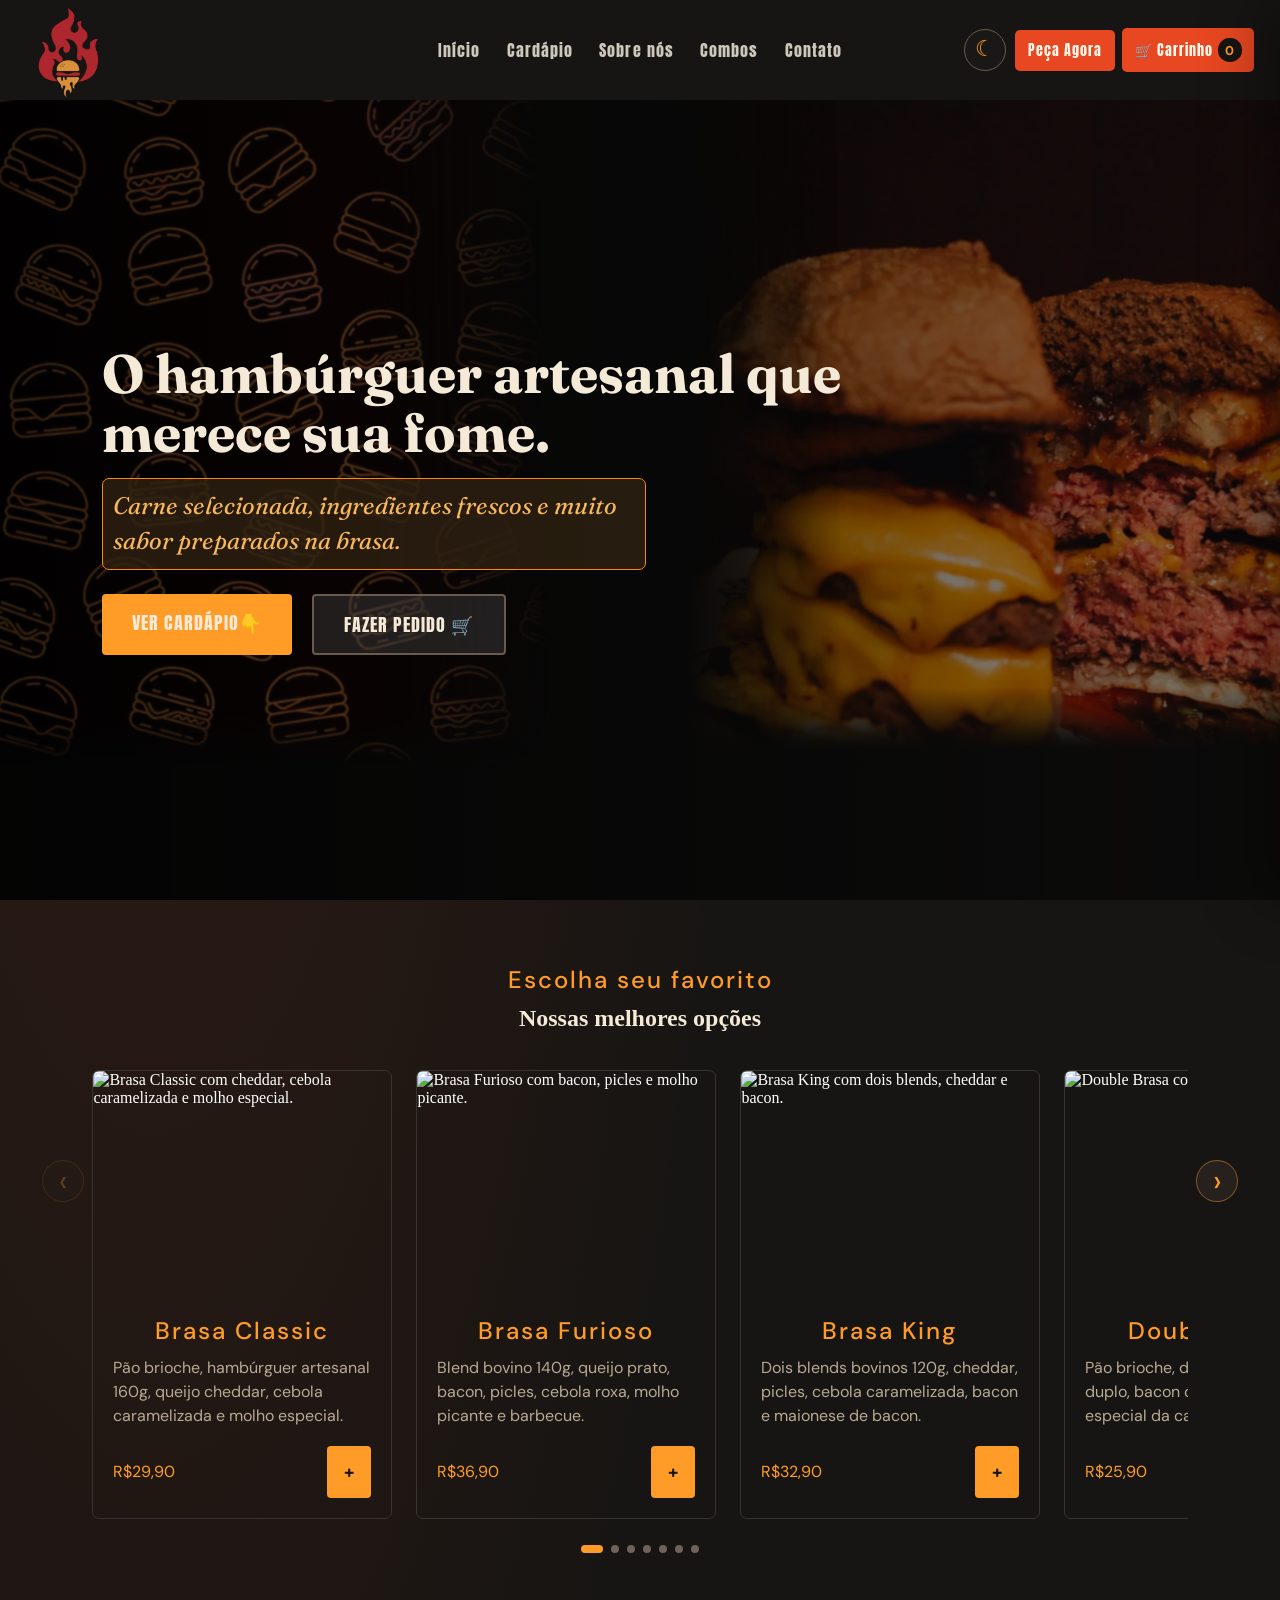
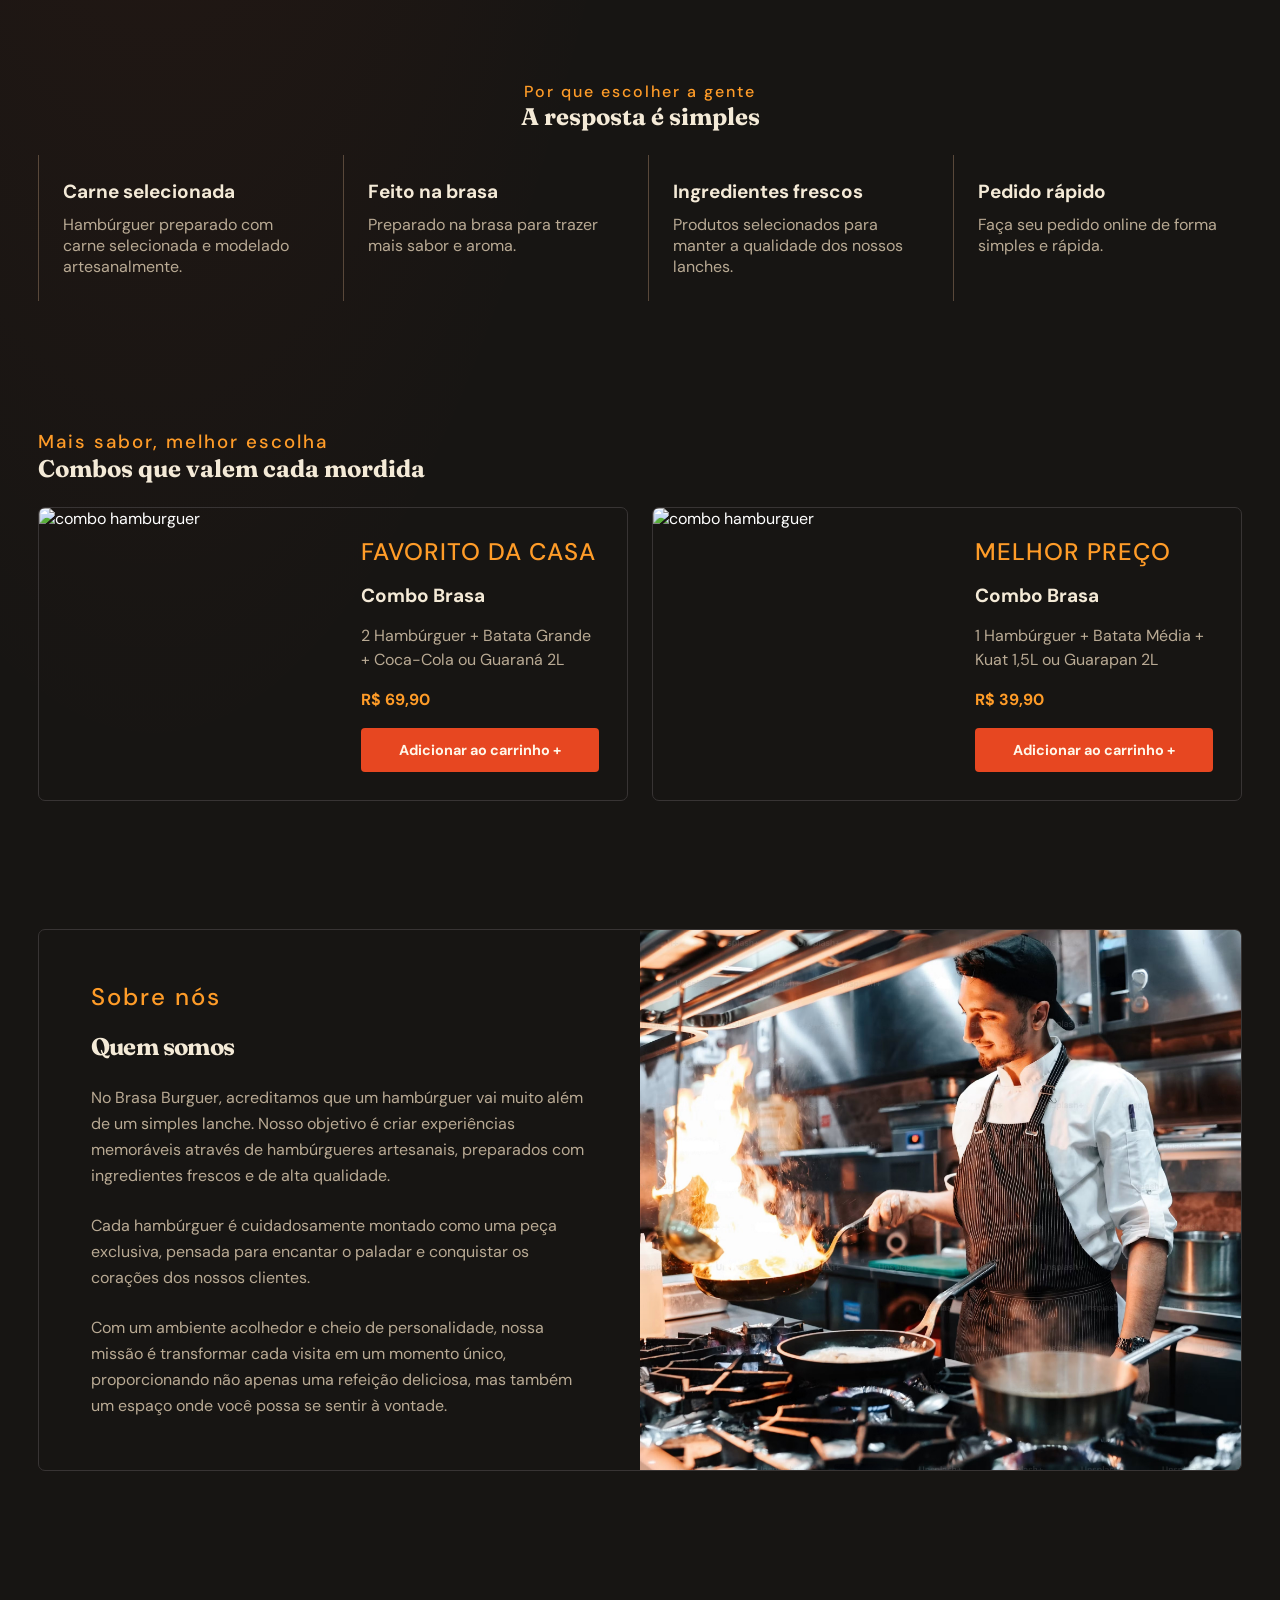
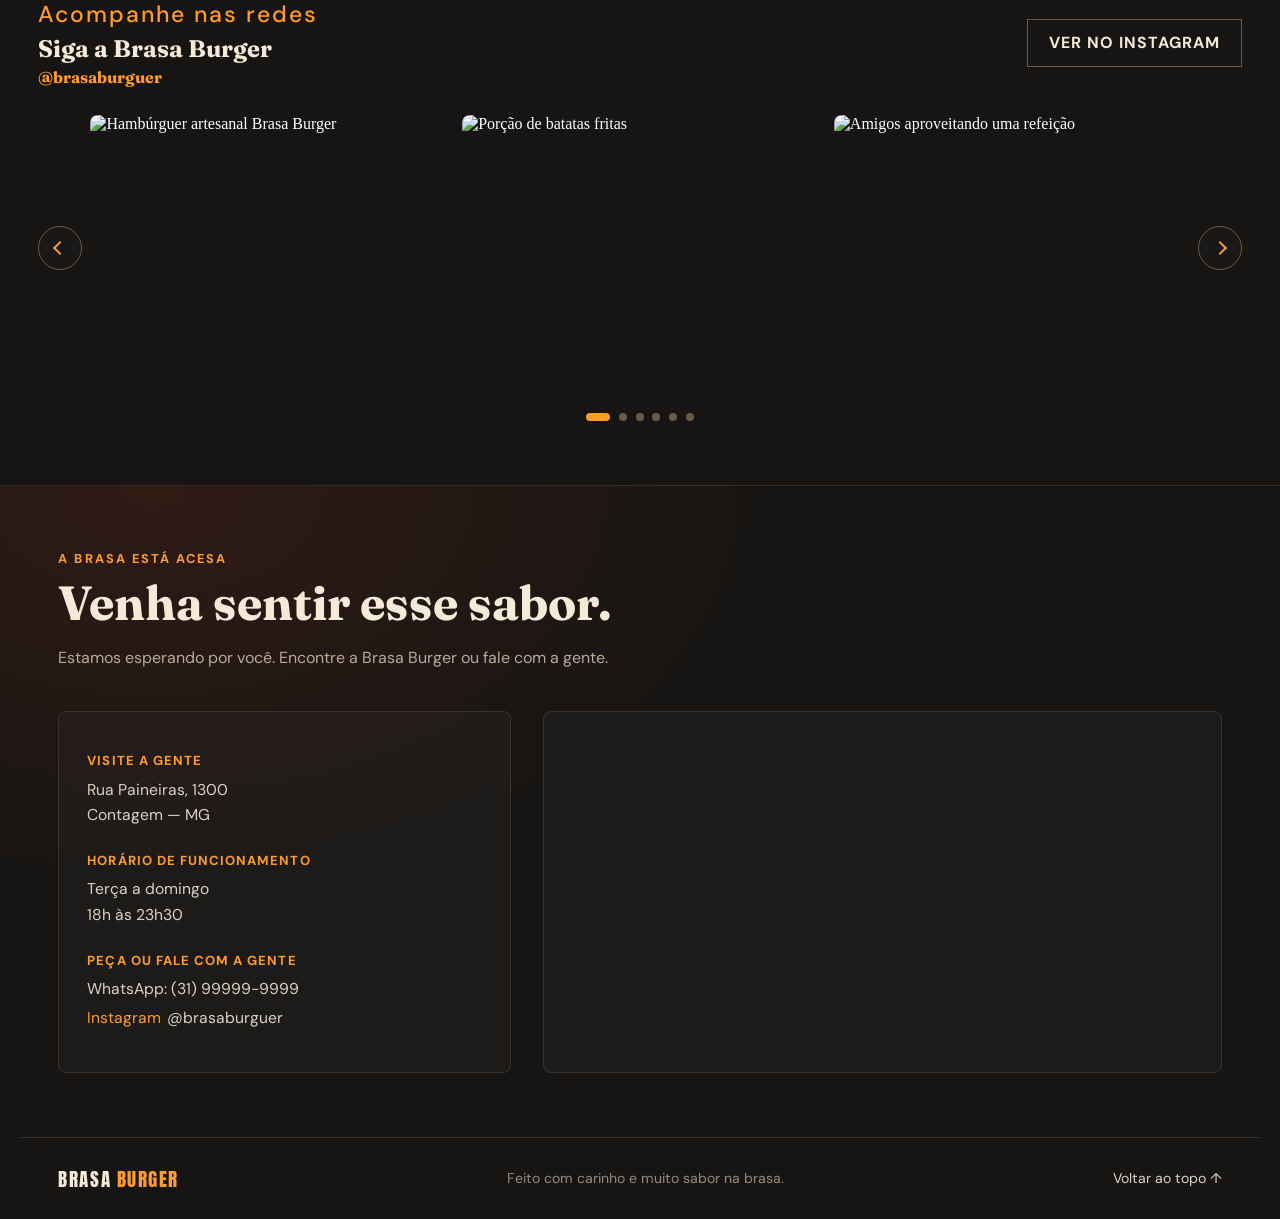
==== commit 5398370f: "Remove opção de hambúrguer salada do cardápio" ====
--- a/index.html
+++ b/index.html
@@ -121,14 +121,7 @@
                             <div class="addburguer"><p>R$28,90</p><button class="adicionar-pedido" type="button" data-carrinho-adicionar data-produto="Brasa Crispy" data-preco="28.90" data-imagem="https://images.pexels.com/photos/1556909/pexels-photo-1556909.jpeg?auto=compress&cs=tinysrgb&w=800" aria-label="Adicionar Brasa Crispy ao carrinho">+</button></div>
                         </div>
                     </article>
-                    <article class="ind-card">
-                        <img src="https://images.pexels.com/photos/1556688/pexels-photo-1556688.jpeg?auto=compress&cs=tinysrgb&w=800" alt="Brasa Veggie com hambúrguer vegetal e salada." loading="lazy">
-                        <div class="conteudocard">
-                            <h2>Brasa Veggie</h2>
-                            <p>Hambúrguer vegetal, queijo, tomate, folhas frescas e molho especial em pão brioche.</p>
-                            <div class="addburguer"><p>R$29,90</p><button class="adicionar-pedido" type="button" data-carrinho-adicionar data-produto="Brasa Veggie" data-preco="29.90" data-imagem="https://images.pexels.com/photos/1556688/pexels-photo-1556688.jpeg?auto=compress&cs=tinysrgb&w=800" aria-label="Adicionar Brasa Veggie ao carrinho">+</button></div>
-                        </div>
-                    </article>
+                    
                 </div>
                 <button class="cardapio-seta cardapio-proxima" type="button" data-cardapio-proxima aria-label="Ver próximos hambúrgueres">›</button>
             </div>
--- a/brasa.css
+++ b/brasa.css
@@ -328,14 +328,13 @@
     padding: 10px 0px;  
     color: rgb(244, 234, 215);
 }
-/* Carrossel de hambúrgueres */
+/* Carrossel de hambúrgueres — setas alinhadas às imagens */
 .cardapio-carrossel {
     position: relative;
-    display: flex;
-    align-items: center;
-    gap: 12px;
+    display: block;
     max-width: 1440px;
     margin-inline: auto;
+    padding-inline: 54px;
 }
 
 .div-card {
@@ -352,10 +351,10 @@
     scroll-behavior: smooth;
     scrollbar-width: none;
     overscroll-behavior-x: contain;
-}
-.div-card::-webkit-scrollbar {
-    display: none;
-}
+    overflow-anchor: none;
+    -webkit-overflow-scrolling: touch;
+}
+.div-card::-webkit-scrollbar { display: none; }
 
 .ind-card {
     border: solid 1px rgb(56, 52, 52);
@@ -370,11 +369,16 @@
 }
 
 .cardapio-seta {
+    position: absolute;
+    z-index: 2;
+    top: clamp(90px, 15vw, 115px);
+    transform: translateY(-50%);
     display: grid;
     place-items: center;
-    flex: 0 0 42px;
+    flex: none;
     width: 42px;
     height: 42px;
+    padding: 0;
     border: 1px solid rgba(255, 156, 40, .45);
     border-radius: 50%;
     background: #26211c;
@@ -382,8 +386,9 @@
     font: 32px/1 "DM Sans", sans-serif;
     cursor: pointer;
     transition: background .2s ease, color .2s ease, opacity .2s ease;
-    z-index: 1;
-}
+}
+.cardapio-anterior { left: 4px; }
+.cardapio-proxima { right: 4px; }
 .cardapio-seta:hover:not(:disabled) {
     background: #e74721;
     color: #fff7e9;
@@ -392,6 +397,7 @@
     opacity: .28;
     cursor: default;
 }
+
 .cardapio-paginacao {
     display: flex;
     justify-content: center;
@@ -404,7 +410,7 @@
     height: 8px;
     padding: 0;
     border: 0;
-    border-radius: 50%;
+    border-radius: 99px;
     background: #6f6254;
     cursor: pointer;
     transition: width .2s ease, background .2s ease;
@@ -1560,25 +1566,31 @@
 }
 @media (max-width: 600px) {
     .cardapio-carrossel {
-        gap: 5px;
+        padding-inline: 34px;
     }
     .cardapio-seta {
-        flex-basis: 28px;
+        top: calc(37.5vw - 21.5px);
         width: 28px;
         height: 28px;
         font-size: 23px;
     }
+    .cardapio-anterior { left: 2px; }
+    .cardapio-proxima { right: 2px; }
+    .div-card {
+        gap: 14px;
+        padding-inline: 1px;
+    }
     .ind-card {
-        flex-basis: calc(100% - 2px);
-        width: calc(100% - 2px);
+        flex-basis: 100%;
+        width: 100%;
     }
 }
 @media (max-width: 360px) {
     .cardapio-carrossel {
-        gap: 3px;
+        padding-inline: 30px;
     }
     .cardapio-seta {
-        flex-basis: 24px;
+        top: calc(37.5vw - 18.5px);
         width: 24px;
         height: 24px;
         font-size: 20px;
@@ -1587,7 +1599,7 @@
         gap: 10px;
     }
     .ind-card {
-        flex-basis: calc(100% - 2px);
-        width: calc(100% - 2px);
-    }
-}
+        flex-basis: 100%;
+        width: 100%;
+    }
+}
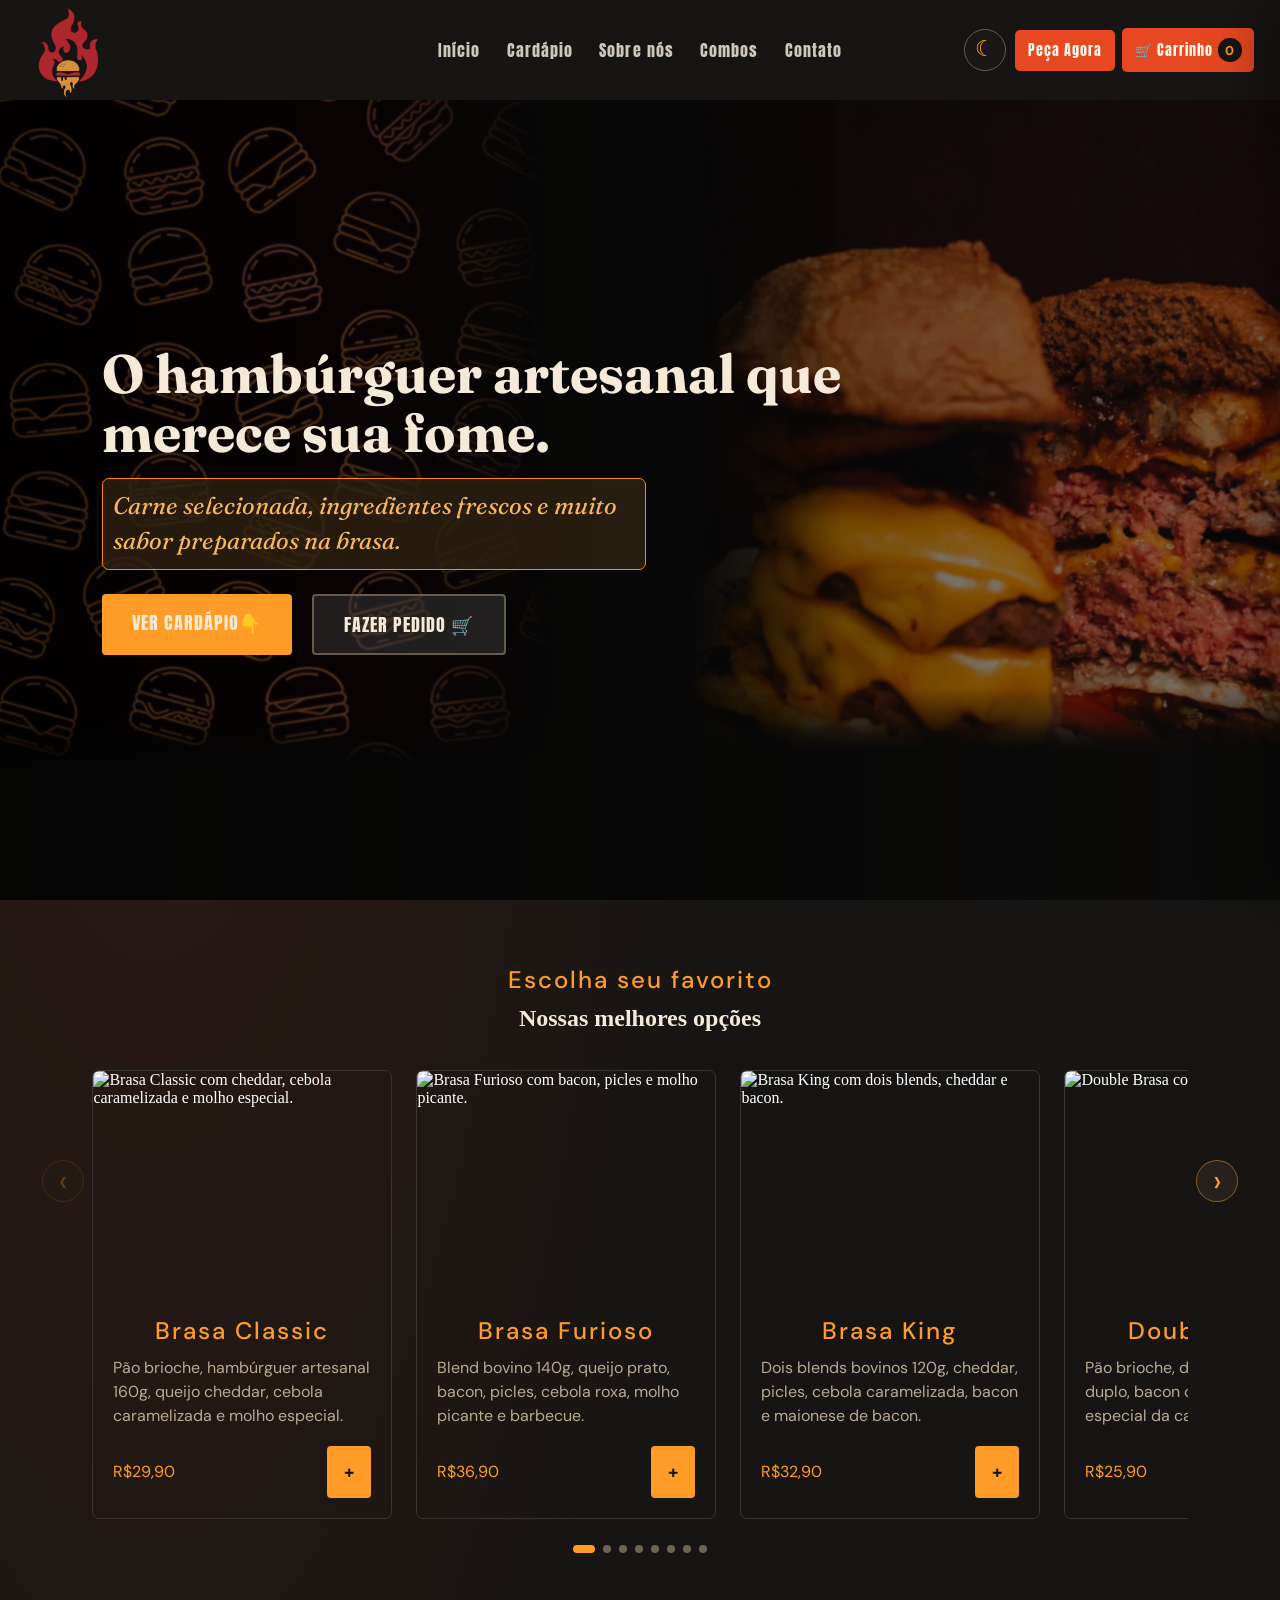
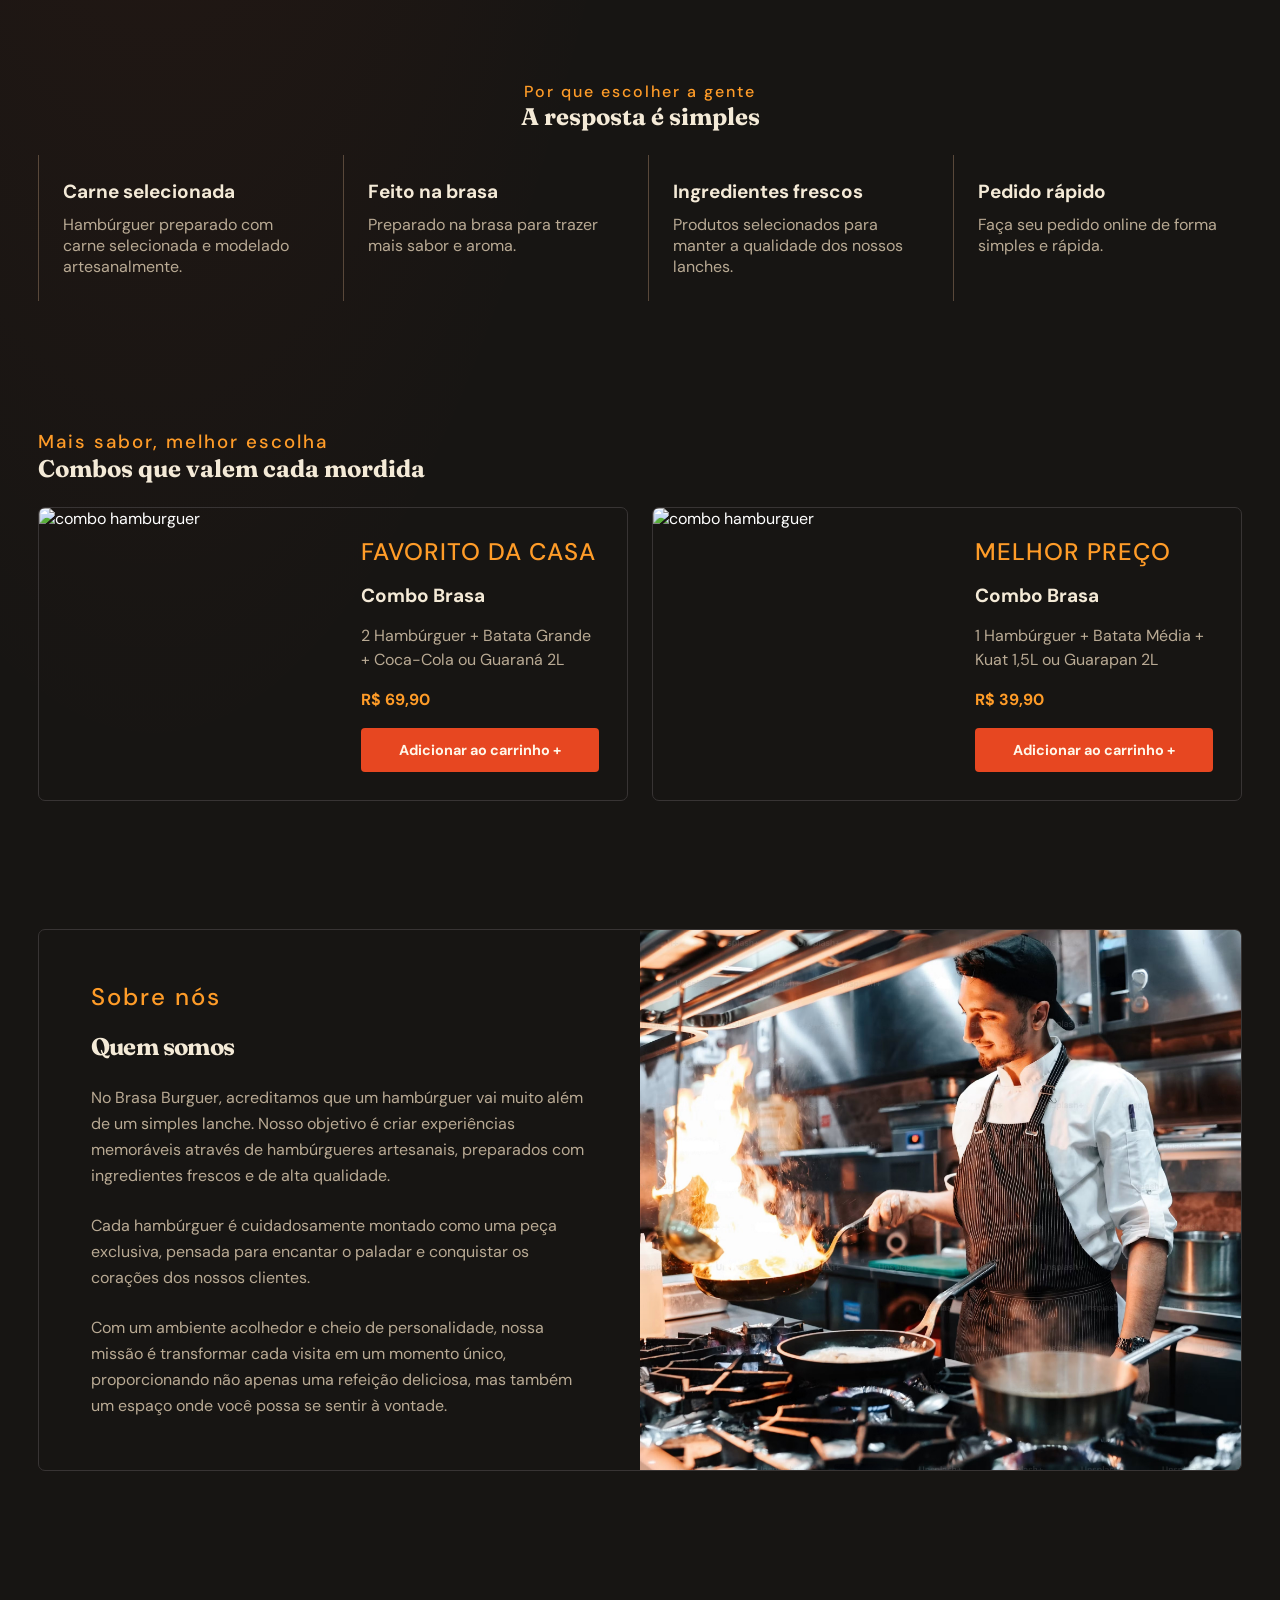
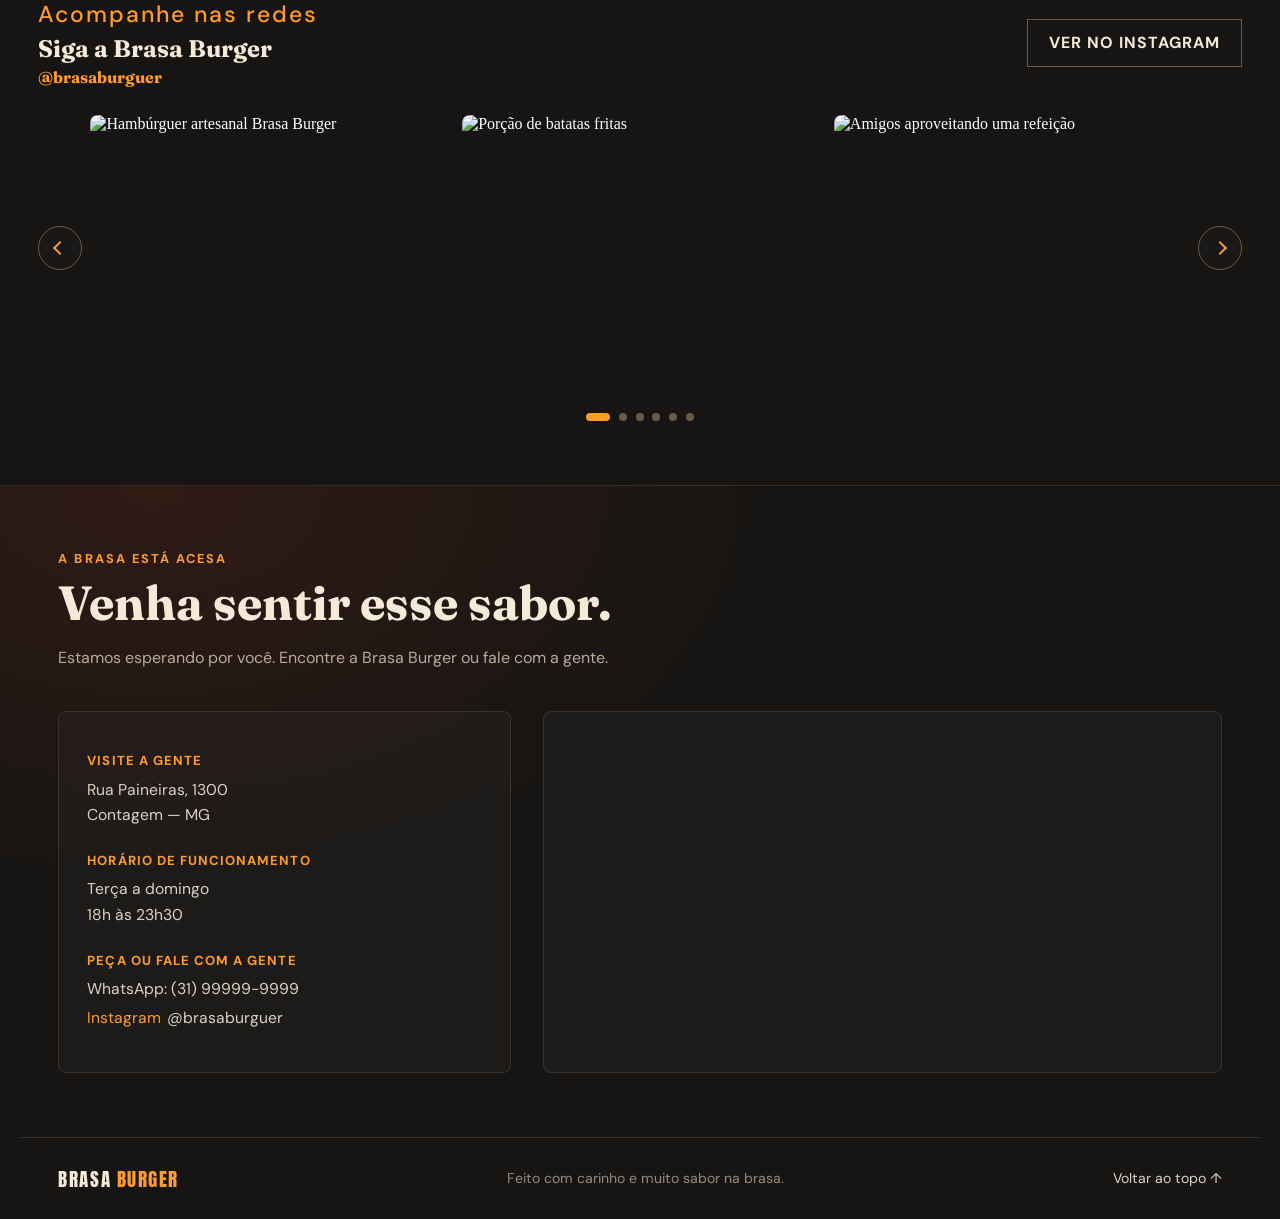
==== commit a0401024: "add 24/11" ====
--- a/index.html
+++ b/index.html
@@ -106,22 +106,34 @@
                         </div>
                     </article>
                     <article class="ind-card">
-                        <img src="https://images.pexels.com/photos/1633578/pexels-photo-1633578.jpeg?auto=compress&cs=tinysrgb&w=800" alt="Brasa Melt com queijo derretido e molho da casa." loading="lazy">
+                        <img src="img/2burguer.WebP" alt="Brasa Melt com queijo derretido e molho da casa." loading="lazy">
                         <div class="conteudocard">
                             <h2>Brasa Melt</h2>
                             <p>Carne artesanal 150g, queijo prato derretido, cebola na manteiga e molho cremoso.</p>
-                            <div class="addburguer"><p>R$31,90</p><button class="adicionar-pedido" type="button" data-carrinho-adicionar data-produto="Brasa Melt" data-preco="31.90" data-imagem="https://images.pexels.com/photos/1633578/pexels-photo-1633578.jpeg?auto=compress&cs=tinysrgb&w=800" aria-label="Adicionar Brasa Melt ao carrinho">+</button></div>
-                        </div>
-                    </article>
-                    <article class="ind-card">
-                        <img src="https://images.pexels.com/photos/1556909/pexels-photo-1556909.jpeg?auto=compress&cs=tinysrgb&w=800" alt="Brasa Crispy com frango crocante e molho especial." loading="lazy">
+                            <div class="addburguer">
+                                <p>R$31,90</p>
+                                <button class="adicionar-pedido" type="button" data-carrinho-adicionar data-produto="Brasa Melt" data-preco="31.90" aria-label="Adicionar Brasa Melt ao carrinho">+         
+                                </button>
+                            </div>
+                        </div>
+                    </article>
+                    <article class="ind-card">
+                        <img src="img/3burguer.WebP" alt="Brasa Crispy com frango crocante e molho especial." loading="lazy">
                         <div class="conteudocard">
                             <h2>Brasa Crispy</h2>
                             <p>Frango empanado crocante, queijo, alface fresca e maionese temperada no pão brioche.</p>
-                            <div class="addburguer"><p>R$28,90</p><button class="adicionar-pedido" type="button" data-carrinho-adicionar data-produto="Brasa Crispy" data-preco="28.90" data-imagem="https://images.pexels.com/photos/1556909/pexels-photo-1556909.jpeg?auto=compress&cs=tinysrgb&w=800" aria-label="Adicionar Brasa Crispy ao carrinho">+</button></div>
-                        </div>
-                    </article>
-                    
+                            <div class="addburguer"><p>R$28,90</p><button class="adicionar-pedido" type="button" data-carrinho-adicionar data-produto="Brasa Crispy" data-preco="28.90"  aria-label="Adicionar Brasa Crispy ao carrinho">+</button>
+                            </div>
+                        </div>
+                    </article>
+                    <article class="ind-card">
+                        <img src="img/3burguer.WebP" alt="Brasa Veggie com hambúrguer vegetal e salada." loading="lazy">
+                        <div class="conteudocard">
+                            <h2>Brasa Veggie</h2>
+                            <p>Hambúrguer vegetal, queijo, tomate, folhas frescas e molho especial em pão brioche.</p>
+                            <div class="addburguer"><p>R$29,90</p><button class="adicionar-pedido" type="button" data-carrinho-adicionar data-produto="Brasa Veggie" data-preco="29.90" aria-label="Adicionar Brasa Veggie ao carrinho">+</button></div>
+                        </div>
+                    </article>
                 </div>
                 <button class="cardapio-seta cardapio-proxima" type="button" data-cardapio-proxima aria-label="Ver próximos hambúrgueres">›</button>
             </div>
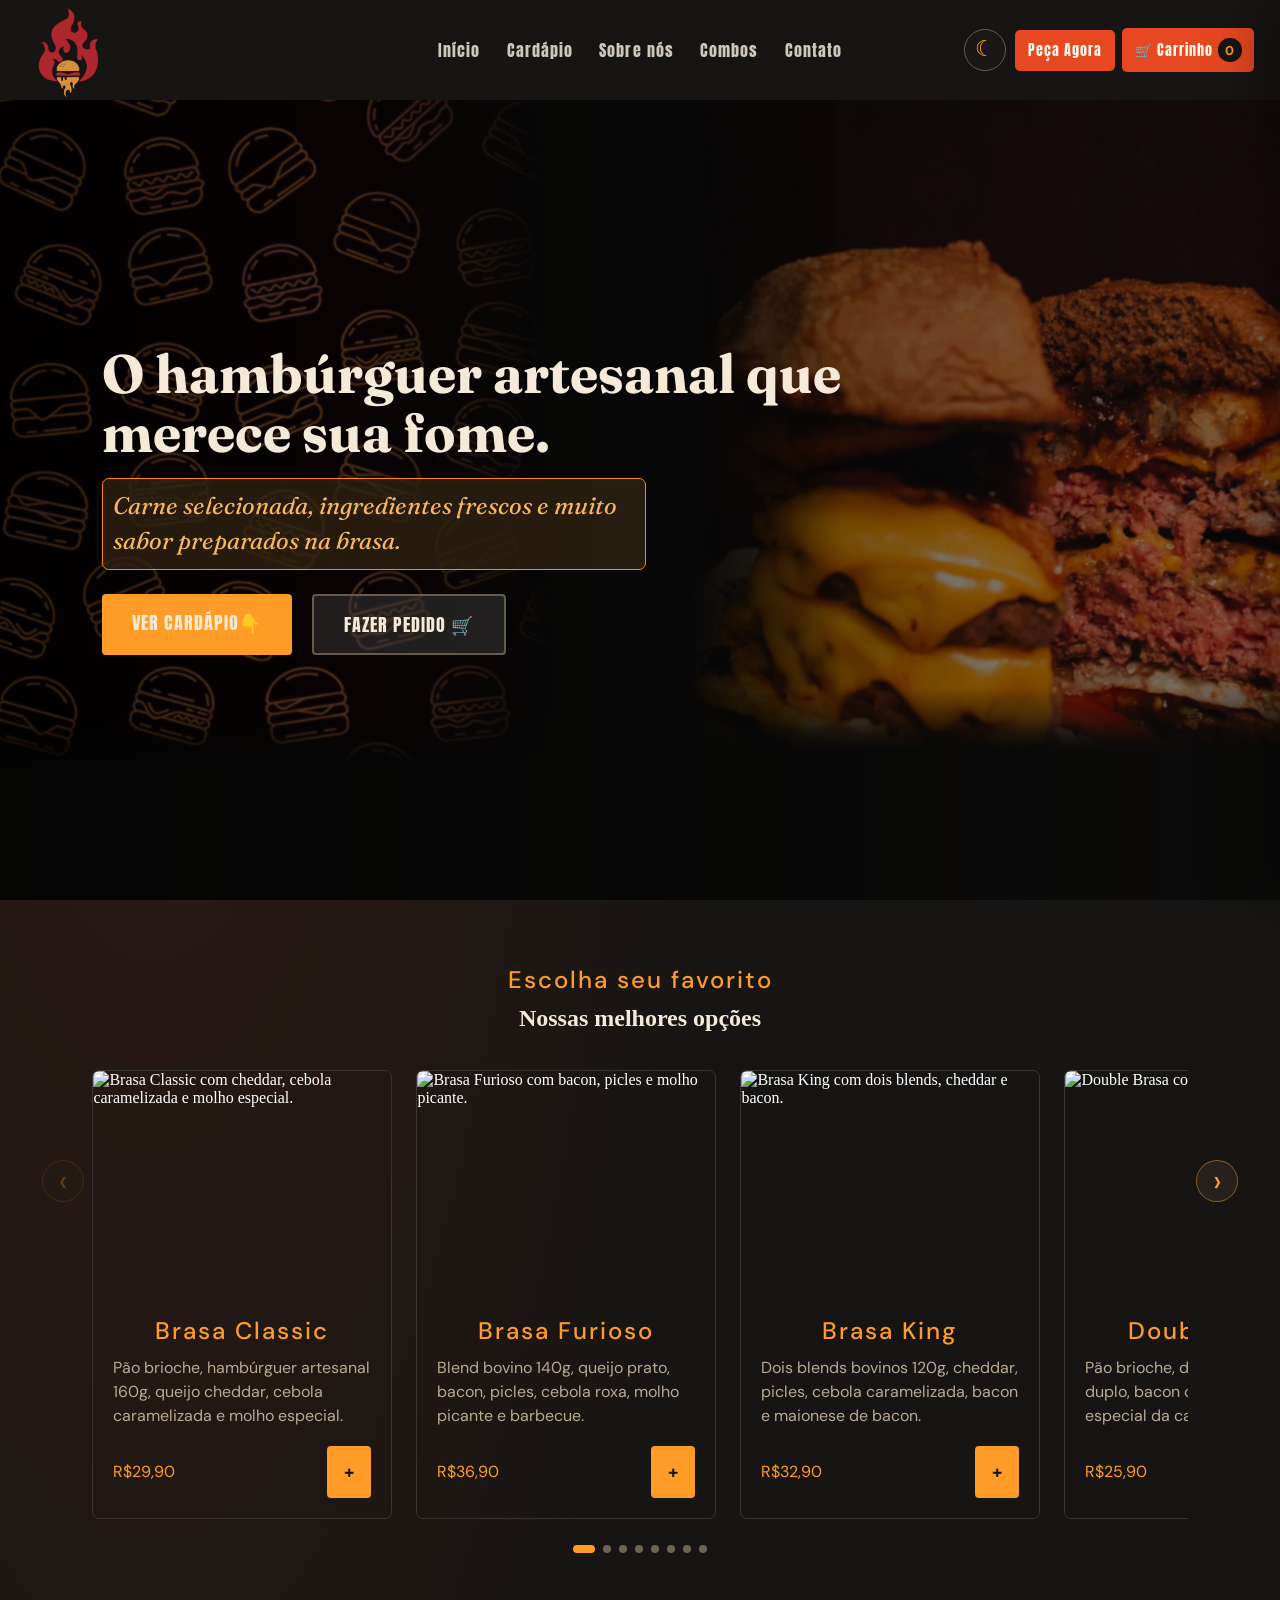
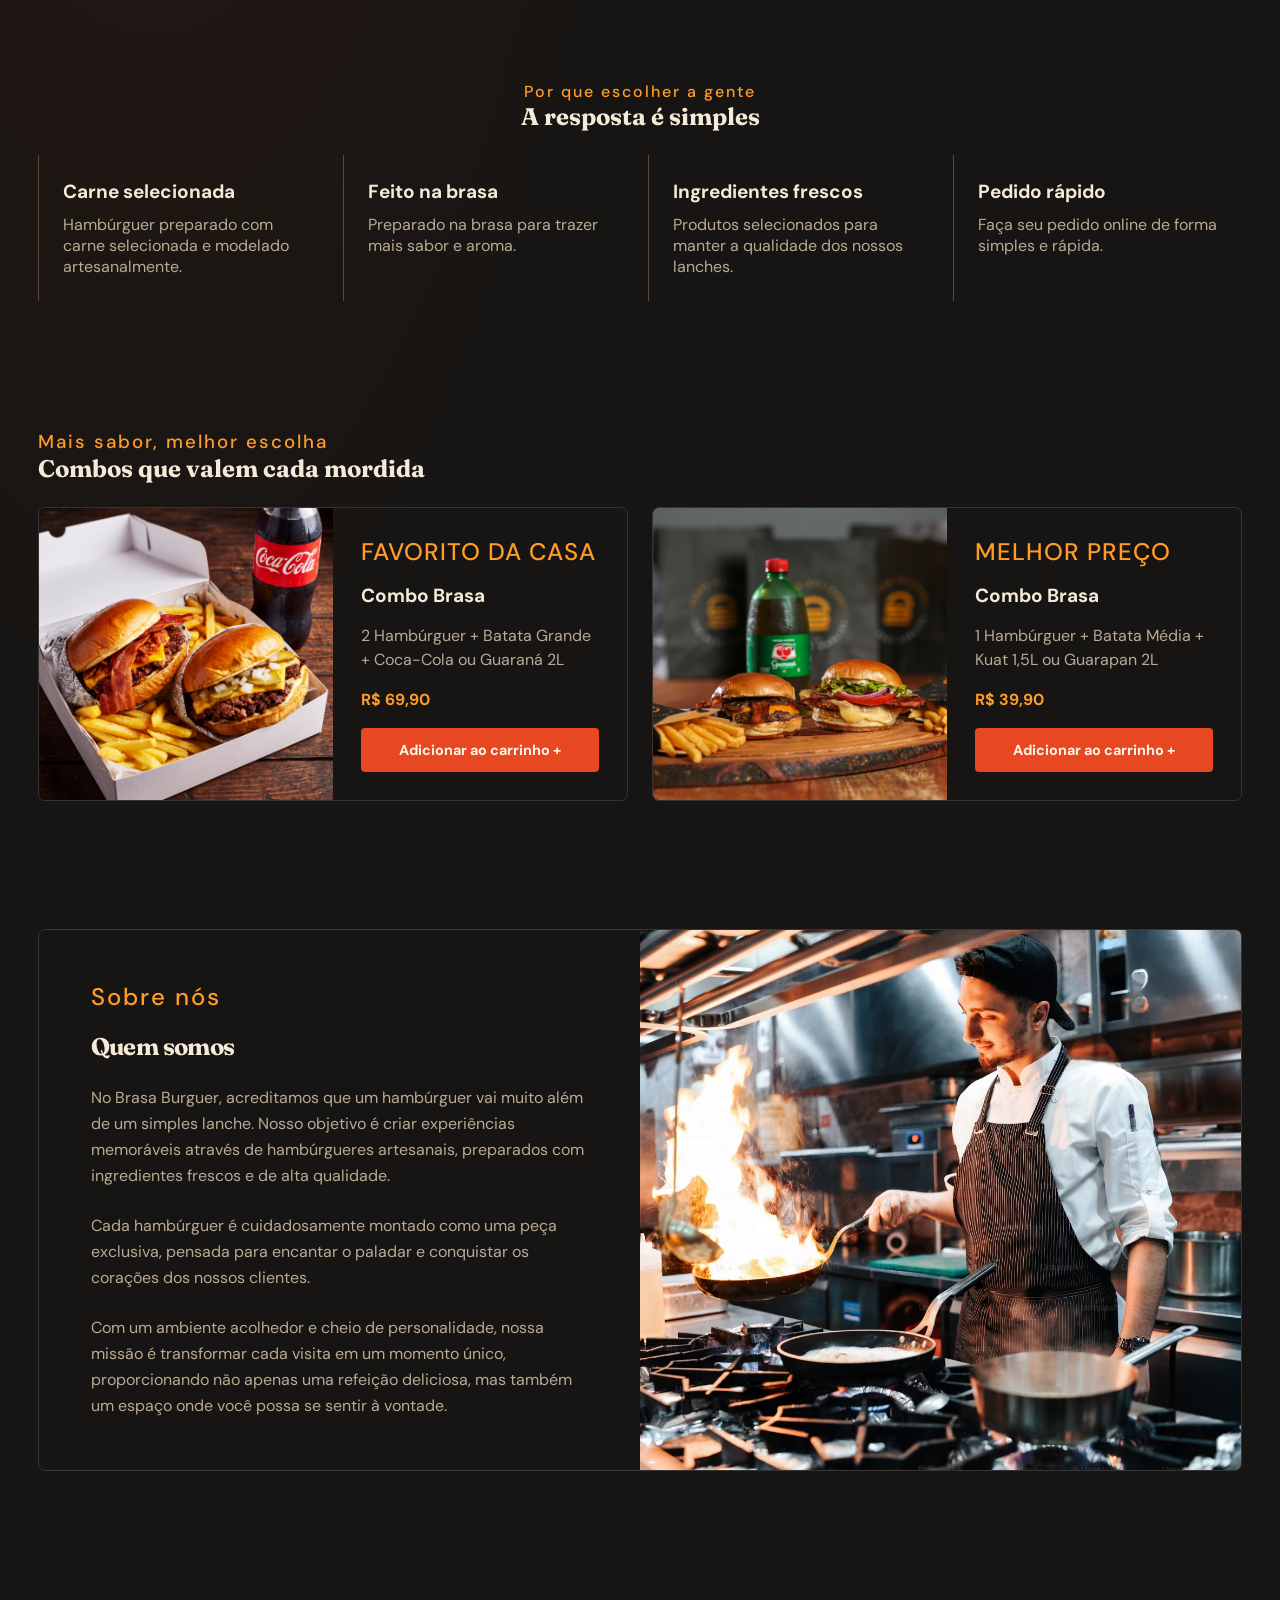
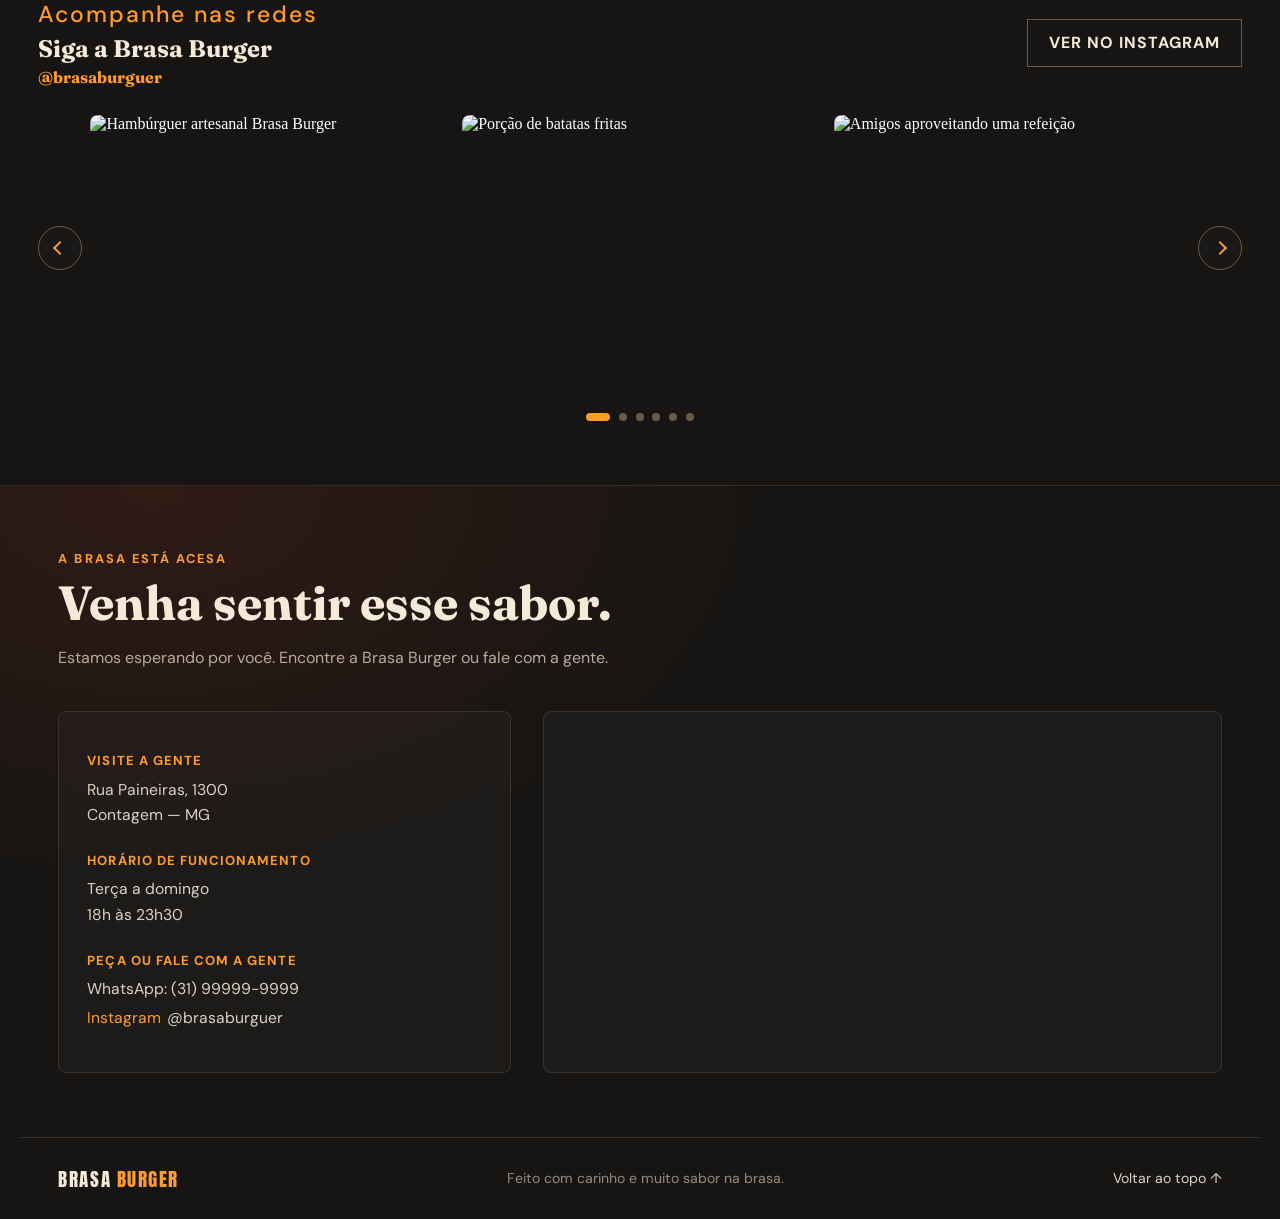
==== commit ea5f0841: "25/11" ====
--- a/index.html
+++ b/index.html
@@ -112,17 +112,17 @@
                             <p>Carne artesanal 150g, queijo prato derretido, cebola na manteiga e molho cremoso.</p>
                             <div class="addburguer">
                                 <p>R$31,90</p>
-                                <button class="adicionar-pedido" type="button" data-carrinho-adicionar data-produto="Brasa Melt" data-preco="31.90" aria-label="Adicionar Brasa Melt ao carrinho">+         
+                                <button class="adicionar-pedido" type="button" data-carrinho-adicionar data-produto="Brasa Melt" data-preco="31.90" aria-label="Adicionar Brasa Melt ao carrinho" data-imagem="img/2burguer.WebP">+         
                                 </button>
                             </div>
                         </div>
                     </article>
                     <article class="ind-card">
-                        <img src="img/3burguer.WebP" alt="Brasa Crispy com frango crocante e molho especial." loading="lazy">
+                        <img src="img/4burguer.WebP" alt="Brasa Crispy com frango crocante e molho especial." loading="lazy">
                         <div class="conteudocard">
                             <h2>Brasa Crispy</h2>
                             <p>Frango empanado crocante, queijo, alface fresca e maionese temperada no pão brioche.</p>
-                            <div class="addburguer"><p>R$28,90</p><button class="adicionar-pedido" type="button" data-carrinho-adicionar data-produto="Brasa Crispy" data-preco="28.90"  aria-label="Adicionar Brasa Crispy ao carrinho">+</button>
+                            <div class="addburguer"><p>R$28,90</p><button class="adicionar-pedido" type="button" data-carrinho-adicionar data-produto="Brasa Crispy" data-preco="28.90"  aria-label="Adicionar Brasa Crispy ao carrinho" data-imagem="img/3burguer.WebP">+</button>
                             </div>
                         </div>
                     </article>
@@ -131,7 +131,7 @@
                         <div class="conteudocard">
                             <h2>Brasa Veggie</h2>
                             <p>Hambúrguer vegetal, queijo, tomate, folhas frescas e molho especial em pão brioche.</p>
-                            <div class="addburguer"><p>R$29,90</p><button class="adicionar-pedido" type="button" data-carrinho-adicionar data-produto="Brasa Veggie" data-preco="29.90" aria-label="Adicionar Brasa Veggie ao carrinho">+</button></div>
+                            <div class="addburguer"><p>R$29,90</p><button class="adicionar-pedido" type="button" data-carrinho-adicionar data-produto="Brasa Veggie" data-preco="29.90" aria-label="Adicionar Brasa Veggie ao carrinho" data-imagem="img/3burguer.WebP">+</button></div>
                         </div>
                     </article>
                 </div>
@@ -175,7 +175,7 @@
 
             <div class="combos">
                 <article class="combo"> <!-- melhores hamburguers ou combo -->
-                    <img src="https://images.pexels.com/photos/2271107/pexels-photo-2271107.jpeg?auto=compress&cs=tinysrgb&w=800" alt="combo hamburguer">
+                    <img src="img/combo.WebP" alt="combo hamburguer">
                     <div class="cardconteudo">
                         <h2>FAVORITO DA CASA</h2>
                         <h3>Combo Brasa</h3>
@@ -185,7 +185,7 @@
                 </article>
 
                 <article class="combo"> <!-- melhores hamburguers ou combo -->
-                    <img src="https://images.pexels.com/photos/3219547/pexels-photo-3219547.jpeg?auto=compress&cs=tinysrgb&w=800" alt="combo hamburguer">
+                    <img src="img/2combo.WebP" alt="combo hamburguer">
                     <div class="cardconteudo">
                         <h2>MELHOR PREÇO</h2>
                         <h3>Combo Brasa</h3>
--- a/brasa.css
+++ b/brasa.css
@@ -1603,3 +1603,112 @@
         width: 100%;
     }
 }
+
+
+/* Complementos sugeridos dentro do carrinho */
+.carrinho-complementos {
+    margin-top: 1.25rem;
+    padding-top: 1.25rem;
+    border-top: 1px solid #39312b;
+}
+.carrinho-complementos-cabecalho > span {
+    color: #ff9c28;
+    font: 700 .68rem 'DM Sans', sans-serif;
+    letter-spacing: .12em;
+}
+.carrinho-complementos-cabecalho h3 {
+    margin-top: .35rem;
+    color: #f4ead7;
+    font: 700 1.2rem 'Fraunces', serif;
+}
+.carrinho-complementos-cabecalho p {
+    margin-top: .3rem;
+    color: #b9aa94;
+    font: .82rem 'DM Sans', sans-serif;
+}
+.carrinho-complementos-lista {
+    display: grid;
+    grid-template-columns: repeat(2, minmax(0, 1fr));
+    gap: .65rem;
+    margin-top: .9rem;
+}
+.carrinho-complemento {
+    display: grid;
+    grid-template-columns: 32px minmax(0, 1fr) 30px;
+    align-items: center;
+    gap: .45rem;
+    min-width: 0;
+    padding: .65rem;
+    border: 1px solid #39312b;
+    border-radius: 7px;
+    background: #211e1b;
+}
+.carrinho-complemento-icone,
+.carrinho-item-icone {
+    display: grid;
+    place-items: center;
+    width: 32px;
+    height: 32px;
+    border-radius: 6px;
+    background: #302820;
+    font-size: 1.15rem;
+}
+.carrinho-complemento-info {
+    display: flex;
+    flex-direction: column;
+    min-width: 0;
+    gap: .18rem;
+}
+.carrinho-complemento-info strong {
+    overflow-wrap: anywhere;
+    color: #f4ead7;
+    font: 600 .76rem/1.25 'DM Sans', sans-serif;
+}
+.carrinho-complemento-info small {
+    color: #b9aa94;
+    font: .68rem 'DM Sans', sans-serif;
+}
+.carrinho-complemento-preco {
+    color: #ff9c28;
+    font: 700 .75rem 'DM Sans', sans-serif;
+}
+.carrinho-complemento > button {
+    display: grid;
+    place-items: center;
+    width: 30px;
+    height: 30px;
+    padding: 0;
+    border: 0;
+    border-radius: 50%;
+    background: #e74721;
+    color: #fff7e9;
+    font: 700 1.25rem 'DM Sans', sans-serif;
+    cursor: pointer;
+    transition: background .2s ease, transform .2s ease;
+}
+.carrinho-complemento > button:hover {
+    background: #ff9c28;
+    transform: scale(1.06);
+}
+.carrinho-item-icone {
+    width: 76px;
+    height: 76px;
+    font-size: 2rem;
+}
+.carrinho-item-extra {
+    grid-template-columns: 76px minmax(0, 1fr);
+}
+body.tema-claro .carrinho-complementos { border-top-color: #e0d1be; }
+body.tema-claro .carrinho-complementos-cabecalho h3 { color: #29221b; }
+body.tema-claro .carrinho-complementos-cabecalho p { color: #756657; }
+body.tema-claro .carrinho-complemento {
+    background: #f8efe2;
+    border-color: #e0d1be;
+}
+body.tema-claro .carrinho-complemento-info strong { color: #29221b; }
+body.tema-claro .carrinho-complemento-info small { color: #756657; }
+body.tema-claro .carrinho-complemento-icone,
+body.tema-claro .carrinho-item-icone { background: #ead9c4; }
+@media (max-width: 380px) {
+    .carrinho-complementos-lista { grid-template-columns: minmax(0, 1fr); }
+}
